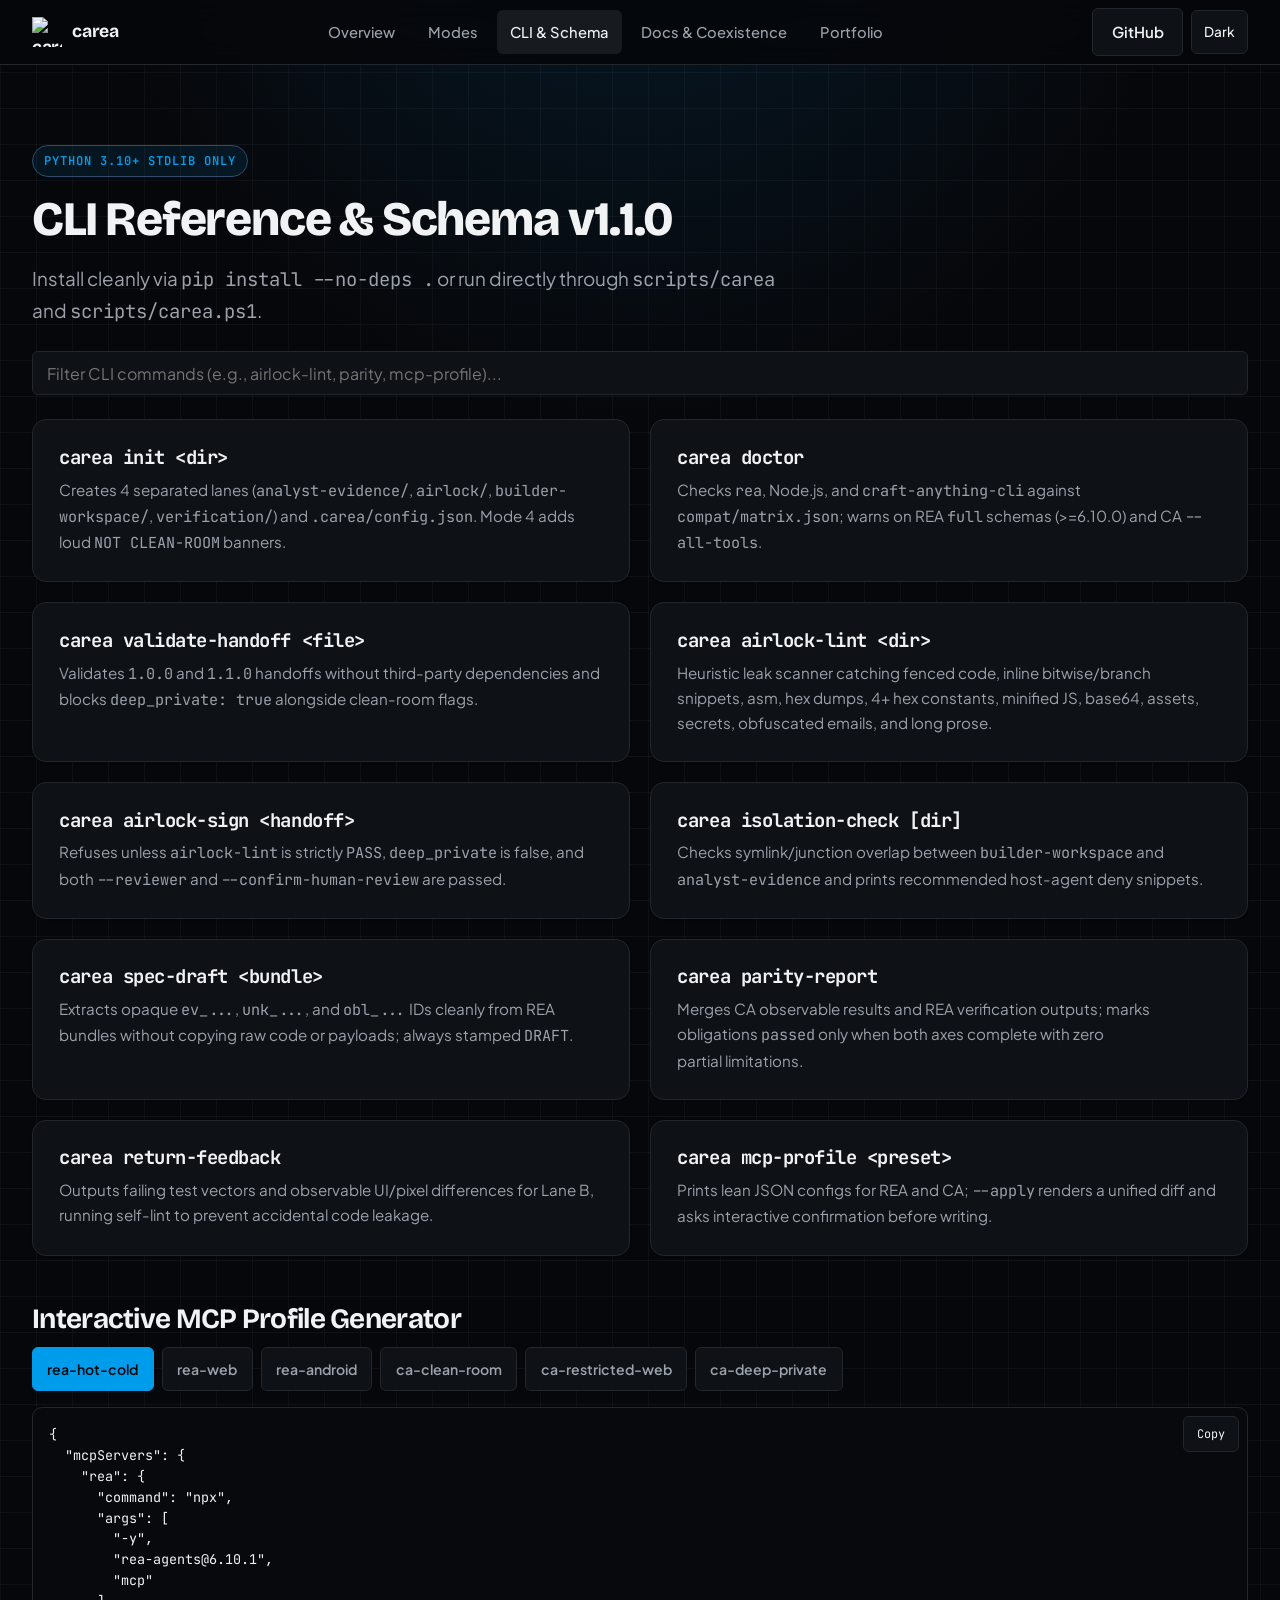
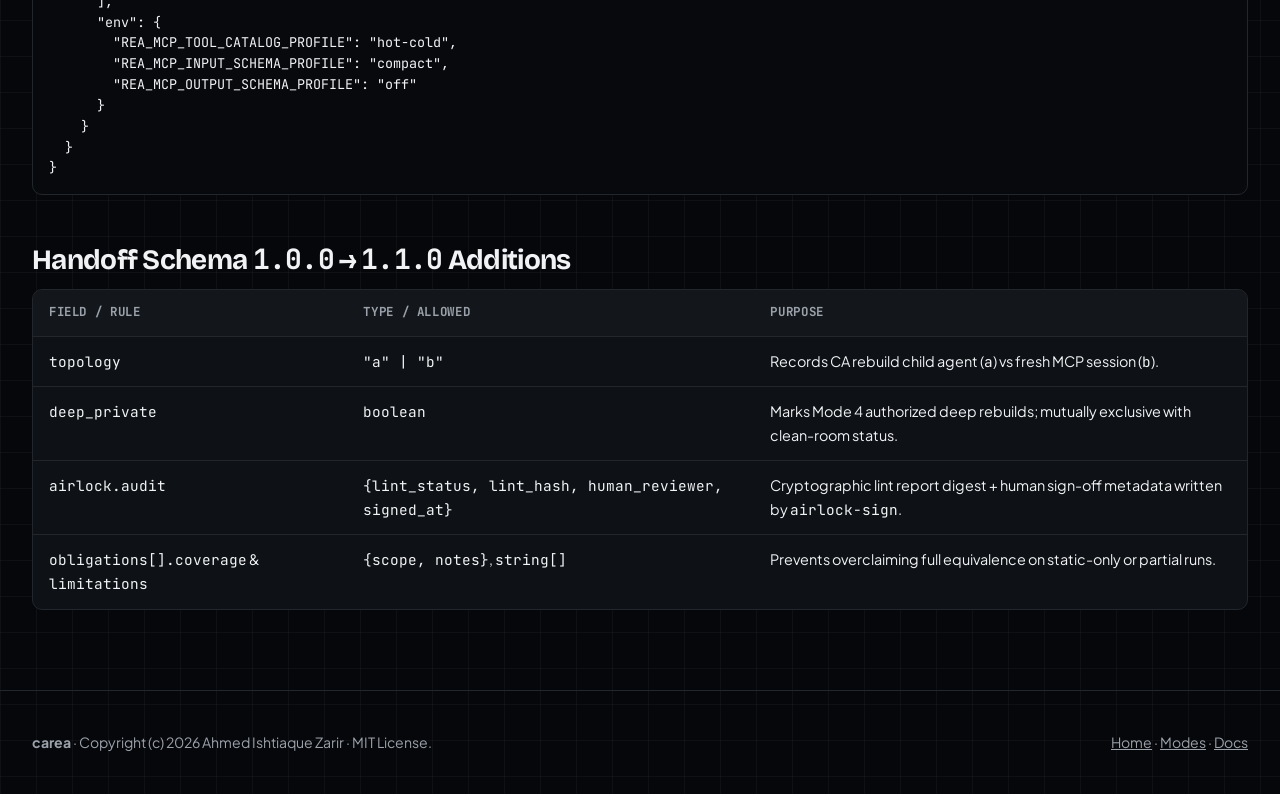
==== site/cli/index.html @ d7f8ce7a "web: add SEO metadata, sitemap/robots, and GitHub Pages docs + portfolio site" ====
<!doctype html>
<html lang="en" class="dark">
<head>
  <meta charset="utf-8">
  <meta name="viewport" content="width=device-width, initial-scale=1.0, viewport-fit=cover">
  <title>CLI &amp; Handoff Schema v1.1.0 — carea Documentation</title>
  <meta name="description" content="Complete reference for all 10 carea Python stdlib CLI commands, MCP profile presets, airlock-lint rules, and carea-handoff.json schema 1.0.0/1.1.0.">
  <meta name="keywords" content="carea CLI, airlock-lint, airlock-sign, spec-draft, parity-report, isolation-check, mcp-profile, carea-handoff.json">
  <meta name="author" content="Ahmed Ishtiaque Zarir">
  <meta name="robots" content="index, follow">
  <link rel="canonical" href="https://imahmedzarir.github.io/carea/cli/">
  <link rel="icon" type="image/png" href="../assets/carea.png">

  <meta property="og:type" content="article">
  <meta property="og:site_name" content="carea">
  <meta property="og:title" content="carea CLI Commands &amp; Handoff Schema v1.1.0">
  <meta property="og:description" content="Zero-dependency Python 3.10+ CLI checks replacing honor-system clean-room claims with real validation.">
  <meta property="og:url" content="https://imahmedzarir.github.io/carea/cli/">
  <meta property="og:image" content="https://imahmedzarir.github.io/carea/assets/carea.png">

  <meta name="twitter:card" content="summary">
  <meta name="twitter:title" content="carea CLI &amp; Schema v1.1.0">
  <meta name="twitter:description" content="Reference for init, doctor, validate-handoff, airlock-lint, airlock-sign, isolation-check, spec-draft, parity-report, return-feedback, mcp-profile.">
  <meta name="twitter:image" content="https://imahmedzarir.github.io/carea/assets/carea.png">

  <link rel="preconnect" href="https://fonts.googleapis.com">
  <link rel="preconnect" href="https://fonts.gstatic.com" crossorigin>
  <link rel="stylesheet" href="https://fonts.googleapis.com/css2?family=Bricolage+Grotesque:wght@600;700;800&family=JetBrains+Mono:wght@400;600&family=Plus+Jakarta+Sans:wght@400;500;600;700&display=swap">
  <link rel="stylesheet" href="../styles.css">

  <script>
    (function () {
      try {
        var s = localStorage.getItem("carea-theme");
        var d = s ? s === "dark" : true;
        document.documentElement.classList.toggle("dark", d);
      } catch (_) {}
    })();
  </script>
  <script type="application/ld+json">
  {
    "@context": "https://schema.org",
    "@type": "TechArticle",
    "headline": "carea CLI and Handoff Schema v1.1.0 Reference",
    "url": "https://imahmedzarir.github.io/carea/cli/",
    "author": { "@type": "Person", "name": "Ahmed Ishtiaque Zarir" }
  }
  </script>
</head>
<body class="bg-grid">
  <header class="site-header">
    <div class="container nav-bar">
      <a class="brand-link" href="../"><img src="../assets/carea.png" alt="carea logo" width="30" height="30"><span>carea</span></a>
      <nav class="nav-links" aria-label="Primary navigation">
        <a class="nav-link" href="../">Overview</a>
        <a class="nav-link" href="../modes/">Modes</a>
        <a class="nav-link" href="./" aria-current="page">CLI &amp; Schema</a>
        <a class="nav-link" href="../docs/">Docs &amp; Coexistence</a>
        <a class="nav-link" href="../portfolio/">Portfolio</a>
      </nav>
      <div class="nav-actions">
        <a class="btn btn-secondary" href="https://github.com/ImAhmedZarir/carea" rel="noopener">GitHub</a>
        <button id="theme-toggle" class="icon-btn" type="button" aria-label="Toggle color theme" aria-pressed="true"><span data-theme-label>Dark</span></button>
        <button id="mobile-menu-toggle" class="icon-btn mobile-menu-btn" type="button" aria-expanded="false" aria-controls="mobile-drawer">Menu</button>
      </div>
    </div>
    <nav id="mobile-drawer" class="mobile-drawer" hidden>
      <a href="../">Overview</a>
      <a href="../modes/">Modes (1–6)</a>
      <a href="./" aria-current="page">CLI &amp; Schema</a>
      <a href="../docs/">Docs &amp; Coexistence</a>
      <a href="../portfolio/">Portfolio</a>
    </nav>
  </header>

  <main class="container section">
    <span class="eyebrow">Python 3.10+ Stdlib Only</span>
    <h1 class="hero-title" style="font-size:clamp(2rem,4vw,3rem);">CLI Reference &amp; Schema v1.1.0</h1>
    <p class="hero-lead" style="margin-bottom:1.5rem;">
      Install cleanly via <code>pip install --no-deps .</code> or run directly through <code>scripts/carea</code> and <code>scripts/carea.ps1</code>.
    </p>

    <div style="margin-bottom:1.5rem;">
      <label for="filter-search" class="sr-only">Filter CLI commands</label>
      <input id="filter-search" class="search-input" type="search" placeholder="Filter CLI commands (e.g., airlock-lint, parity, mcp-profile)...">
    </div>

    <div class="bento-grid" style="margin-bottom:3rem;">
      <article class="card col-span-3" data-filter-item>
        <h3><code>carea init &lt;dir&gt;</code></h3>
        <p>Creates 4 separated lanes (<code>analyst-evidence/</code>, <code>airlock/</code>, <code>builder-workspace/</code>, <code>verification/</code>) and <code>.carea/config.json</code>. Mode 4 adds loud <code>NOT CLEAN-ROOM</code> banners.</p>
      </article>
      <article class="card col-span-3" data-filter-item>
        <h3><code>carea doctor</code></h3>
        <p>Checks <code>rea</code>, Node.js, and <code>craft-anything-cli</code> against <code>compat/matrix.json</code>; warns on REA <code>full</code> schemas (&gt;=6.10.0) and CA <code>--all-tools</code>.</p>
      </article>
      <article class="card col-span-3" data-filter-item>
        <h3><code>carea validate-handoff &lt;file&gt;</code></h3>
        <p>Validates <code>1.0.0</code> and <code>1.1.0</code> handoffs without third-party dependencies and blocks <code>deep_private: true</code> alongside clean-room flags.</p>
      </article>
      <article class="card col-span-3" data-filter-item>
        <h3><code>carea airlock-lint &lt;dir&gt;</code></h3>
        <p>Heuristic leak scanner catching fenced code, inline bitwise/branch snippets, asm, hex dumps, 4+ hex constants, minified JS, base64, assets, secrets, obfuscated emails, and long prose.</p>
      </article>
      <article class="card col-span-3" data-filter-item>
        <h3><code>carea airlock-sign &lt;handoff&gt;</code></h3>
        <p>Refuses unless <code>airlock-lint</code> is strictly <code>PASS</code>, <code>deep_private</code> is false, and both <code>--reviewer</code> and <code>--confirm-human-review</code> are passed.</p>
      </article>
      <article class="card col-span-3" data-filter-item>
        <h3><code>carea isolation-check [dir]</code></h3>
        <p>Checks symlink/junction overlap between <code>builder-workspace</code> and <code>analyst-evidence</code> and prints recommended host-agent deny snippets.</p>
      </article>
      <article class="card col-span-3" data-filter-item>
        <h3><code>carea spec-draft &lt;bundle&gt;</code></h3>
        <p>Extracts opaque <code>ev_...</code>, <code>unk_...</code>, and <code>obl_...</code> IDs cleanly from REA bundles without copying raw code or payloads; always stamped <code>DRAFT</code>.</p>
      </article>
      <article class="card col-span-3" data-filter-item>
        <h3><code>carea parity-report</code></h3>
        <p>Merges CA observable results and REA verification outputs; marks obligations <code>passed</code> only when both axes complete with zero partial limitations.</p>
      </article>
      <article class="card col-span-3" data-filter-item>
        <h3><code>carea return-feedback</code></h3>
        <p>Outputs failing test vectors and observable UI/pixel differences for Lane B, running self-lint to prevent accidental code leakage.</p>
      </article>
      <article class="card col-span-3" data-filter-item>
        <h3><code>carea mcp-profile &lt;preset&gt;</code></h3>
        <p>Prints lean JSON configs for REA and CA; <code>--apply</code> renders a unified diff and asks interactive confirmation before writing.</p>
      </article>
    </div>

    <section aria-label="Interactive MCP Profile Viewer" style="margin-bottom:3rem;">
      <h2 style="font-size:1.75rem;margin-bottom:0.75rem;">Interactive MCP Profile Generator</h2>
      <div class="tab-bar" role="tablist">
        <button class="tab-btn active" type="button" data-mcp-preset="rea-hot-cold" aria-selected="true">rea-hot-cold</button>
        <button class="tab-btn" type="button" data-mcp-preset="rea-web" aria-selected="false">rea-web</button>
        <button class="tab-btn" type="button" data-mcp-preset="rea-android" aria-selected="false">rea-android</button>
        <button class="tab-btn" type="button" data-mcp-preset="ca-clean-room" aria-selected="false">ca-clean-room</button>
        <button class="tab-btn" type="button" data-mcp-preset="ca-restricted-web" aria-selected="false">ca-restricted-web</button>
        <button class="tab-btn" type="button" data-mcp-preset="ca-deep-private" aria-selected="false">ca-deep-private</button>
      </div>
      <div class="code-box">
        <button class="copy-btn" type="button">Copy</button>
        <pre id="mcp-profile-output">{}</pre>
      </div>
    </section>

    <section aria-label="Schema 1.1.0 Migration Summary">
      <h2 style="font-size:1.75rem;margin-bottom:0.75rem;">Handoff Schema <code>1.0.0</code> &rarr; <code>1.1.0</code> Additions</h2>
      <div class="table-wrap">
        <table>
          <thead>
            <tr>
              <th>Field / Rule</th>
              <th>Type / Allowed</th>
              <th>Purpose</th>
            </tr>
          </thead>
          <tbody>
            <tr>
              <td><code>topology</code></td>
              <td><code>"a" | "b"</code></td>
              <td>Records CA rebuild child agent (<code>a</code>) vs fresh MCP session (<code>b</code>).</td>
            </tr>
            <tr>
              <td><code>deep_private</code></td>
              <td><code>boolean</code></td>
              <td>Marks Mode 4 authorized deep rebuilds; mutually exclusive with clean-room status.</td>
            </tr>
            <tr>
              <td><code>airlock.audit</code></td>
              <td><code>{lint_status, lint_hash, human_reviewer, signed_at}</code></td>
              <td>Cryptographic lint report digest + human sign-off metadata written by <code>airlock-sign</code>.</td>
            </tr>
            <tr>
              <td><code>obligations[].coverage</code> &amp; <code>limitations</code></td>
              <td><code>{scope, notes}</code>, <code>string[]</code></td>
              <td>Prevents overclaiming full equivalence on static-only or partial runs.</td>
            </tr>
          </tbody>
        </table>
      </div>
    </section>
  </main>

  <footer class="site-footer">
    <div class="container footer-grid">
      <div><strong>carea</strong> · Copyright (c) 2026 Ahmed Ishtiaque Zarir · MIT License.</div>
      <div><a href="../">Home</a> · <a href="../modes/">Modes</a> · <a href="../docs/">Docs</a></div>
    </div>
  </footer>
  <script src="../app.js" defer></script>
</body>
</html>
---- site/styles.css ----
:root {
  color-scheme: light;
  --background: oklch(0.985 0.002 250);
  --foreground: oklch(0.16 0.015 255);
  --card: oklch(1 0 0);
  --card-foreground: oklch(0.16 0.015 255);
  --muted: oklch(0.945 0.006 250);
  --muted-foreground: oklch(0.45 0.018 255);
  --primary: oklch(0.51 0.175 242);
  --primary-foreground: oklch(0.99 0 0);
  --border: oklch(0.88 0.009 250);
  --ring: oklch(0.55 0.18 242);
  --success: oklch(0.52 0.15 155);
  --warning: oklch(0.62 0.16 70);
  --destructive: oklch(0.55 0.20 25);
  --surface-grid: oklch(0.16 0.015 255 / 0.05);
  --radius: 0.625rem;
  --radius-sm: calc(var(--radius) - 4px);
  --radius-lg: calc(var(--radius) + 4px);
  --font-display: "Bricolage Grotesque", system-ui, -apple-system, sans-serif;
  --font-sans: "Plus Jakarta Sans", system-ui, -apple-system, sans-serif;
  --font-mono: "JetBrains Mono", ui-monospace, SFMono-Regular, Menlo, monospace;
}

:root.dark {
  color-scheme: dark;
  --background: oklch(0.13 0.008 260);
  --foreground: oklch(0.96 0.004 250);
  --card: oklch(0.175 0.011 258);
  --card-foreground: oklch(0.96 0.004 250);
  --muted: oklch(0.22 0.012 258);
  --muted-foreground: oklch(0.71 0.015 255);
  --primary: oklch(0.66 0.165 240);
  --primary-foreground: oklch(0.12 0.02 255);
  --border: oklch(0.27 0.014 258);
  --ring: oklch(0.68 0.17 240);
  --success: oklch(0.72 0.15 155);
  --warning: oklch(0.78 0.15 78);
  --destructive: oklch(0.67 0.19 25);
  --surface-grid: oklch(0.96 0.004 250 / 0.04);
}

*, *::before, *::after { box-sizing: border-box; }

html {
  scroll-behavior: smooth;
  overflow-x: clip;
}

body {
  margin: 0;
  min-height: 100dvh;
  overflow-x: clip;
  background-color: var(--background);
  color: var(--foreground);
  font-family: var(--font-sans);
  font-size: 1rem;
  line-height: 1.65;
  -webkit-font-smoothing: antialiased;
  hyphens: none;
  word-break: normal;
}

h1, h2, h3, h4 {
  font-family: var(--font-display);
  margin: 0;
  line-height: 1.12;
  letter-spacing: -0.025em;
  text-wrap: balance;
}

p { text-wrap: pretty; margin: 0; }
a { color: inherit; }
img { max-width: 100%; height: auto; display: block; }
code, pre, .mono { font-family: var(--font-mono); font-variant-numeric: tabular-nums; }

:focus-visible {
  outline: 2px solid var(--ring);
  outline-offset: 2px;
}

.sr-only {
  position: absolute;
  width: 1px;
  height: 1px;
  padding: 0;
  margin: -1px;
  overflow: hidden;
  clip: rect(0, 0, 0, 0);
  white-space: nowrap;
  border: 0;
}

.container {
  width: 100%;
  max-width: 80rem;
  margin-inline: auto;
  padding-inline: 1rem;
}
@media (min-width: 640px) { .container { padding-inline: 1.5rem; } }
@media (min-width: 1024px) { .container { padding-inline: 2rem; } }

/* Ambient technical canvas grid */
.bg-grid {
  background-image:
    radial-gradient(ellipse 65% 40% at 50% -10%, oklch(0.62 0.17 242 / 0.16), transparent 70%),
    linear-gradient(to right, var(--surface-grid) 1px, transparent 1px),
    linear-gradient(to bottom, var(--surface-grid) 1px, transparent 1px);
  background-size: 100% 100%, 36px 36px, 36px 36px;
}

/* Top Navigation */
.site-header {
  position: sticky;
  top: 0;
  z-index: 40;
  border-bottom: 1px solid var(--border);
  background: color-mix(in oklch, var(--background) 82%, transparent);
  backdrop-filter: blur(14px);
}
.nav-bar {
  display: flex;
  align-items: center;
  justify-content: space-between;
  min-height: 4rem;
  gap: 0.75rem;
}
.brand-link {
  display: inline-flex;
  align-items: center;
  gap: 0.65rem;
  text-decoration: none;
  font-family: var(--font-display);
  font-weight: 700;
  font-size: 1.1rem;
  letter-spacing: -0.02em;
  min-height: 44px;
}
.brand-link img {
  width: 30px;
  height: 30px;
  object-fit: contain;
}
.nav-links {
  display: none;
  align-items: center;
  gap: 0.35rem;
}
@media (min-width: 768px) {
  .nav-links { display: inline-flex; }
}
.nav-link {
  text-decoration: none;
  padding: 0.5rem 0.85rem;
  min-height: 44px;
  display: inline-flex;
  align-items: center;
  border-radius: var(--radius-sm);
  color: var(--muted-foreground);
  font-size: 0.92rem;
  font-weight: 500;
  transition: color 150ms cubic-bezier(0.22, 1, 0.36, 1), background-color 150ms cubic-bezier(0.22, 1, 0.36, 1);
}
.nav-link:hover, .nav-link[aria-current="page"] {
  color: var(--foreground);
  background: var(--muted);
}
.nav-actions {
  display: inline-flex;
  align-items: center;
  gap: 0.5rem;
}

.icon-btn {
  display: inline-flex;
  align-items: center;
  justify-content: center;
  min-width: 44px;
  min-height: 44px;
  padding: 0.5rem 0.75rem;
  border-radius: var(--radius-sm);
  border: 1px solid var(--border);
  background: var(--card);
  color: var(--foreground);
  cursor: pointer;
  font: inherit;
  font-size: 0.85rem;
  font-weight: 500;
  gap: 0.4rem;
  transition: border-color 150ms ease, transform 150ms ease;
}
.icon-btn:hover { border-color: var(--primary); }
.icon-btn:active { transform: scale(0.98); }

.mobile-menu-btn { display: inline-flex; }
@media (min-width: 768px) { .mobile-menu-btn { display: none; } }

/* Mobile drawer nav */
.mobile-drawer {
  border-bottom: 1px solid var(--border);
  background: var(--card);
  padding: 0.75rem 1rem 1rem;
  display: grid;
  gap: 0.25rem;
}
.mobile-drawer[hidden] { display: none; }
.mobile-drawer a {
  padding: 0.7rem 0.75rem;
  min-height: 44px;
  display: flex;
  align-items: center;
  text-decoration: none;
  border-radius: var(--radius-sm);
  font-weight: 500;
}
.mobile-drawer a[aria-current="page"] {
  background: var(--muted);
  color: var(--primary);
}

/* Buttons */
.btn-row { display: flex; flex-wrap: wrap; gap: 0.75rem; }
.btn {
  display: inline-flex;
  align-items: center;
  justify-content: center;
  gap: 0.5rem;
  min-height: 44px;
  padding: 0.65rem 1.15rem;
  border-radius: var(--radius-sm);
  font-weight: 600;
  font-size: 0.94rem;
  text-decoration: none;
  cursor: pointer;
  border: 1px solid transparent;
  transition: transform 150ms cubic-bezier(0.22, 1, 0.36, 1), border-color 150ms ease, background-color 150ms ease;
}
.btn:active { transform: scale(0.98); }
.btn-primary {
  background: var(--primary);
  color: var(--primary-foreground);
}
.btn-primary:hover { filter: brightness(1.06); }
.btn-secondary {
  background: var(--card);
  border-color: var(--border);
  color: var(--foreground);
}
.btn-secondary:hover { border-color: var(--primary); }

/* Badges & pills */
.eyebrow {
  display: inline-flex;
  align-items: center;
  gap: 0.5rem;
  font-family: var(--font-mono);
  font-size: 0.76rem;
  font-weight: 600;
  text-transform: uppercase;
  letter-spacing: 0.08em;
  color: var(--primary);
  border: 1px solid color-mix(in oklch, var(--primary) 35%, var(--border));
  background: color-mix(in oklch, var(--primary) 10%, transparent);
  padding: 0.32rem 0.7rem;
  border-radius: 999px;
  max-width: 100%;
}
.badge {
  display: inline-flex;
  align-items: center;
  padding: 0.2rem 0.55rem;
  border-radius: 999px;
  font-family: var(--font-mono);
  font-size: 0.74rem;
  font-weight: 600;
  border: 1px solid var(--border);
  background: var(--muted);
}
.badge-success { color: var(--success); border-color: color-mix(in oklch, var(--success) 45%, transparent); background: color-mix(in oklch, var(--success) 12%, transparent); }
.badge-warning { color: var(--warning); border-color: color-mix(in oklch, var(--warning) 45%, transparent); background: color-mix(in oklch, var(--warning) 12%, transparent); }
.badge-danger { color: var(--destructive); border-color: color-mix(in oklch, var(--destructive) 45%, transparent); background: color-mix(in oklch, var(--destructive) 12%, transparent); }
.badge-info { color: var(--primary); border-color: color-mix(in oklch, var(--primary) 45%, transparent); background: color-mix(in oklch, var(--primary) 12%, transparent); }

/* Sections & Asymmetric Grids */
.section { padding-block: 3.5rem; }
@media (min-width: 768px) { .section { padding-block: 5rem; } }

.hero-split {
  display: grid;
  gap: 2rem;
  align-items: start;
}
@media (min-width: 1024px) {
  .hero-split { grid-template-columns: 1.05fr 0.95fr; gap: 3rem; align-items: center; }
}
.hero-title {
  font-size: clamp(2.1rem, 5vw, 3.85rem);
  font-weight: 800;
  margin-top: 1rem;
}
.hero-lead {
  font-size: clamp(1.02rem, 1.5vw, 1.18rem);
  color: var(--muted-foreground);
  max-width: 58ch;
  margin-top: 1rem;
}
.bento-grid {
  display: grid;
  gap: 1.25rem;
  grid-template-columns: 1fr;
}
@media (min-width: 768px) {
  .bento-grid { grid-template-columns: repeat(6, minmax(0, 1fr)); }
  .col-span-4 { grid-column: span 4; }
  .col-span-3 { grid-column: span 3; }
  .col-span-2 { grid-column: span 2; }
  .col-span-6 { grid-column: span 6; }
}

.card {
  background: var(--card);
  border: 1px solid var(--border);
  border-radius: var(--radius-lg);
  padding: 1.35rem;
  min-width: 0;
  box-shadow: 0 1px 2px oklch(0 0 0 / 0.08);
  transition: border-color 180ms cubic-bezier(0.22, 1, 0.36, 1), transform 180ms cubic-bezier(0.22, 1, 0.36, 1);
}
@media (min-width: 768px) { .card { padding: 1.65rem; } }
.card-hover:hover {
  border-color: color-mix(in oklch, var(--primary) 55%, var(--border));
  transform: translateY(-2px);
}
.card h3 { font-size: 1.18rem; margin-bottom: 0.55rem; }
.card p { color: var(--muted-foreground); font-size: 0.95rem; }

/* Code blocks & tabs */
.code-box {
  position: relative;
  margin-top: 0.85rem;
  border-radius: var(--radius);
  border: 1px solid var(--border);
  background: color-mix(in oklch, var(--background) 75%, var(--card));
  overflow-x: auto;
}
.code-box pre {
  margin: 0;
  padding: 1rem 3.25rem 1rem 1rem;
  font-size: 0.84rem;
  line-height: 1.55;
  white-space: pre;
}
.copy-btn {
  position: absolute;
  top: 0.5rem;
  right: 0.5rem;
  min-height: 36px;
  min-width: 56px;
  padding: 0.25rem 0.65rem;
  border-radius: var(--radius-sm);
  border: 1px solid var(--border);
  background: var(--card);
  color: var(--foreground);
  font-family: var(--font-mono);
  font-size: 0.74rem;
  cursor: pointer;
}
.copy-btn:hover { border-color: var(--primary); }

.tab-bar {
  display: flex;
  flex-wrap: wrap;
  gap: 0.5rem;
  margin-bottom: 1rem;
}
.tab-btn {
  min-height: 44px;
  padding: 0.45rem 0.9rem;
  border-radius: var(--radius-sm);
  border: 1px solid var(--border);
  background: var(--card);
  color: var(--muted-foreground);
  font: inherit;
  font-size: 0.88rem;
  font-weight: 600;
  cursor: pointer;
}
.tab-btn[aria-selected="true"], .tab-btn.active {
  background: var(--primary);
  color: var(--primary-foreground);
  border-color: var(--primary);
}

/* Notice Banners */
.banner-caution {
  border: 1px solid color-mix(in oklch, var(--destructive) 55%, var(--border));
  background: color-mix(in oklch, var(--destructive) 10%, var(--card));
  border-radius: var(--radius);
  padding: 1rem 1.2rem;
  font-size: 0.92rem;
}
.banner-info {
  border: 1px solid color-mix(in oklch, var(--primary) 45%, var(--border));
  background: color-mix(in oklch, var(--primary) 8%, var(--card));
  border-radius: var(--radius);
  padding: 1rem 1.2rem;
  font-size: 0.92rem;
}

/* Tables (responsive horizontal wrapper) */
.table-wrap {
  width: 100%;
  overflow-x: auto;
  border: 1px solid var(--border);
  border-radius: var(--radius);
  background: var(--card);
}
table {
  width: 100%;
  border-collapse: collapse;
  font-size: 0.9rem;
  text-align: left;
}
th, td {
  padding: 0.8rem 1rem;
  border-bottom: 1px solid var(--border);
  vertical-align: top;
}
th {
  font-family: var(--font-mono);
  font-size: 0.78rem;
  text-transform: uppercase;
  letter-spacing: 0.05em;
  color: var(--muted-foreground);
  background: color-mix(in oklch, var(--muted) 60%, transparent);
}
tr:last-child td { border-bottom: 0; }

/* Metrics strip */
.stat-grid {
  display: grid;
  gap: 1rem;
  grid-template-columns: repeat(auto-fit, minmax(180px, 1fr));
}
.stat-card {
  padding: 1.15rem;
  border: 1px solid var(--border);
  border-radius: var(--radius);
  background: var(--card);
}
.stat-value {
  font-family: var(--font-mono);
  font-size: 1.65rem;
  font-weight: 700;
  font-variant-numeric: tabular-nums;
  color: var(--foreground);
}
.stat-label { font-size: 0.84rem; color: var(--muted-foreground); margin-top: 0.25rem; }

/* Accordion details */
details {
  border: 1px solid var(--border);
  border-radius: var(--radius);
  background: var(--card);
  padding: 0.9rem 1.1rem;
}
details + details { margin-top: 0.75rem; }
summary {
  cursor: pointer;
  font-weight: 600;
  min-height: 28px;
  list-style-position: inside;
}
details p { margin-top: 0.65rem; color: var(--muted-foreground); font-size: 0.94rem; }

.search-input {
  width: 100%;
  min-height: 44px;
  padding: 0.6rem 0.9rem;
  border-radius: var(--radius-sm);
  border: 1px solid var(--border);
  background: var(--card);
  color: var(--foreground);
  font-family: var(--font-sans);
  font-size: 1rem;
}

/* Footer */
.site-footer {
  border-top: 1px solid var(--border);
  padding-block: 2.5rem;
  color: var(--muted-foreground);
  font-size: 0.88rem;
}
.footer-grid {
  display: flex;
  flex-wrap: wrap;
  justify-content: space-between;
  gap: 1.5rem;
}

@media (prefers-reduced-motion: reduce) {
  *, *::before, *::after {
    animation-duration: 0.01ms !important;
    animation-iteration-count: 1 !important;
    transition-duration: 0.01ms !important;
    scroll-behavior: auto !important;
  }
}
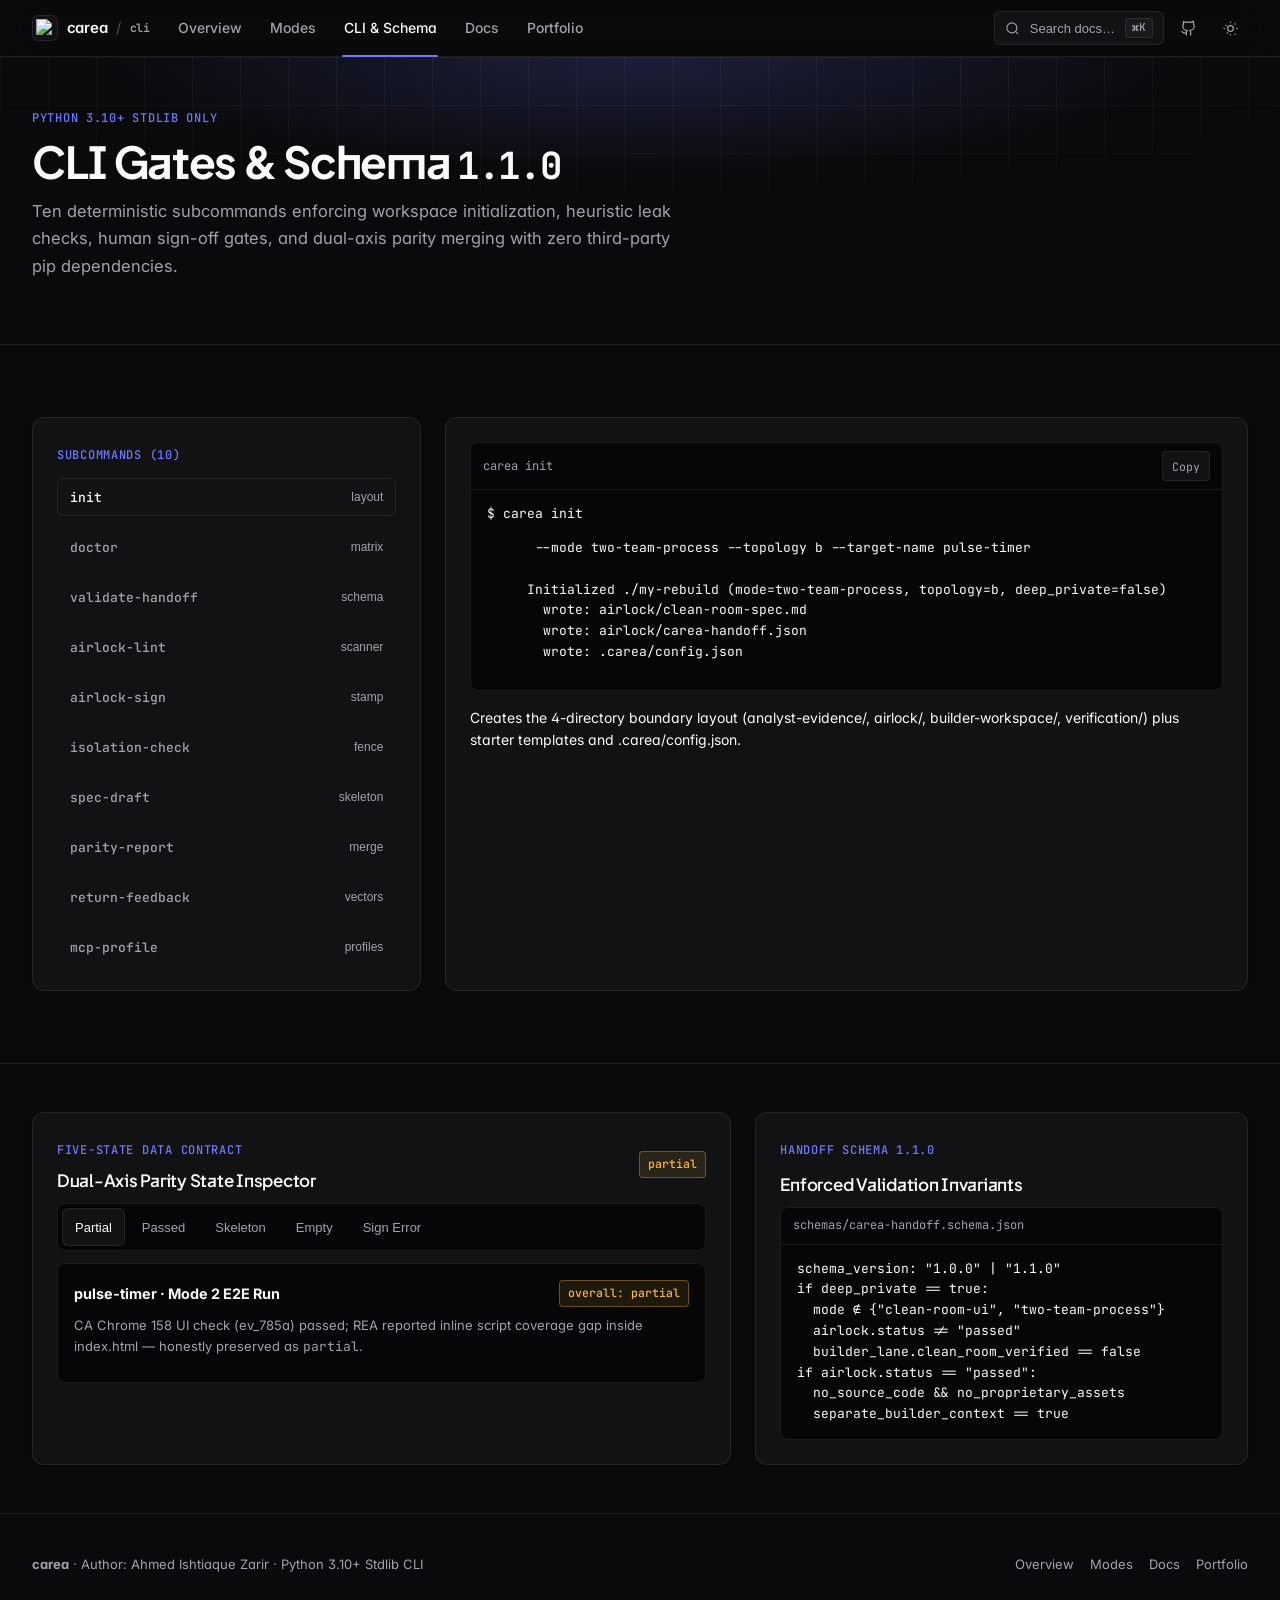
==== commit 18e51c89: "feat(site): rebuild docs and portfolio web app with design tokens and workbench" ====
--- a/site/cli/index.html
+++ b/site/cli/index.html
@@ -1,193 +1,194 @@
 <!doctype html>
-<html lang="en" class="dark">
+<html lang="en" class="dark" suppressHydrationWarning>
 <head>
   <meta charset="utf-8">
-  <meta name="viewport" content="width=device-width, initial-scale=1.0, viewport-fit=cover">
-  <title>CLI &amp; Handoff Schema v1.1.0 — carea Documentation</title>
-  <meta name="description" content="Complete reference for all 10 carea Python stdlib CLI commands, MCP profile presets, airlock-lint rules, and carea-handoff.json schema 1.0.0/1.1.0.">
-  <meta name="keywords" content="carea CLI, airlock-lint, airlock-sign, spec-draft, parity-report, isolation-check, mcp-profile, carea-handoff.json">
+  <meta name="viewport" content="width=device-width, initial-scale=1, viewport-fit=cover">
+  <meta name="theme-color" content="#09090b" media="(prefers-color-scheme: dark)">
+  <meta name="theme-color" content="#fafafa" media="(prefers-color-scheme: light)">
+  <title>CLI Reference, Schema 1.1.0 &amp; Parity States | carea</title>
+  <meta name="description" content="Explore all 10 Python 3.10+ stdlib commands in carea CLI, inspect Schema 1.1.0 validation rules, and preview all five dual-axis parity states.">
+  <meta name="keywords" content="carea cli, carea init, carea doctor, airlock-lint, airlock-sign, validate-handoff, parity-report, carea-handoff schema 1.1.0">
   <meta name="author" content="Ahmed Ishtiaque Zarir">
-  <meta name="robots" content="index, follow">
   <link rel="canonical" href="https://imahmedzarir.github.io/carea/cli/">
   <link rel="icon" type="image/png" href="../assets/carea.png">
-
+  <link rel="manifest" href="../site.webmanifest">
   <meta property="og:type" content="article">
-  <meta property="og:site_name" content="carea">
-  <meta property="og:title" content="carea CLI Commands &amp; Handoff Schema v1.1.0">
-  <meta property="og:description" content="Zero-dependency Python 3.10+ CLI checks replacing honor-system clean-room claims with real validation.">
+  <meta property="og:title" content="CLI Reference &amp; Schema 1.1.0 — carea">
+  <meta property="og:description" content="Zero-dependency Python 3.10+ stdlib CLI replacing honor-system airlock workflows with executable checks.">
   <meta property="og:url" content="https://imahmedzarir.github.io/carea/cli/">
   <meta property="og:image" content="https://imahmedzarir.github.io/carea/assets/carea.png">
-
   <meta name="twitter:card" content="summary">
-  <meta name="twitter:title" content="carea CLI &amp; Schema v1.1.0">
-  <meta name="twitter:description" content="Reference for init, doctor, validate-handoff, airlock-lint, airlock-sign, isolation-check, spec-draft, parity-report, return-feedback, mcp-profile.">
-  <meta name="twitter:image" content="https://imahmedzarir.github.io/carea/assets/carea.png">
-
   <link rel="preconnect" href="https://fonts.googleapis.com">
   <link rel="preconnect" href="https://fonts.gstatic.com" crossorigin>
-  <link rel="stylesheet" href="https://fonts.googleapis.com/css2?family=Bricolage+Grotesque:wght@600;700;800&family=JetBrains+Mono:wght@400;600&family=Plus+Jakarta+Sans:wght@400;500;600;700&display=swap">
+  <link href="https://fonts.googleapis.com/css2?family=Inter:wght@400;500;600&family=JetBrains+Mono:wght@400;500&family=Plus+Jakarta+Sans:wght@600;700&display=swap" rel="stylesheet">
+  <script>(function(){try{var t=localStorage.getItem("theme")||"dark";var d=t==="dark"||(t==="system"&&matchMedia("(prefers-color-scheme: dark)").matches);document.documentElement.classList.toggle("dark",d);}catch(e){document.documentElement.classList.add("dark");}})();</script>
   <link rel="stylesheet" href="../styles.css">
-
-  <script>
-    (function () {
-      try {
-        var s = localStorage.getItem("carea-theme");
-        var d = s ? s === "dark" : true;
-        document.documentElement.classList.toggle("dark", d);
-      } catch (_) {}
-    })();
-  </script>
   <script type="application/ld+json">
   {
     "@context": "https://schema.org",
     "@type": "TechArticle",
-    "headline": "carea CLI and Handoff Schema v1.1.0 Reference",
+    "headline": "carea CLI Reference and Schema 1.1.0 Specification",
     "url": "https://imahmedzarir.github.io/carea/cli/",
     "author": { "@type": "Person", "name": "Ahmed Ishtiaque Zarir" }
   }
   </script>
 </head>
-<body class="bg-grid">
-  <header class="site-header">
-    <div class="container nav-bar">
-      <a class="brand-link" href="../"><img src="../assets/carea.png" alt="carea logo" width="30" height="30"><span>carea</span></a>
-      <nav class="nav-links" aria-label="Primary navigation">
-        <a class="nav-link" href="../">Overview</a>
-        <a class="nav-link" href="../modes/">Modes</a>
-        <a class="nav-link" href="./" aria-current="page">CLI &amp; Schema</a>
-        <a class="nav-link" href="../docs/">Docs &amp; Coexistence</a>
-        <a class="nav-link" href="../portfolio/">Portfolio</a>
-      </nav>
-      <div class="nav-actions">
-        <a class="btn btn-secondary" href="https://github.com/ImAhmedZarir/carea" rel="noopener">GitHub</a>
-        <button id="theme-toggle" class="icon-btn" type="button" aria-label="Toggle color theme" aria-pressed="true"><span data-theme-label>Dark</span></button>
-        <button id="mobile-menu-toggle" class="icon-btn mobile-menu-btn" type="button" aria-expanded="false" aria-controls="mobile-drawer">Menu</button>
+<body data-root-prefix="../">
+  <a class="skip-link" href="#main-content">Skip to main content</a>
+
+  <header class="site-header glass">
+    <div class="container header-inner">
+      <div class="flex items-center gap-4 min-w-0">
+        <a class="brand-link" href="../">
+          <span class="brand-mark"><img src="../assets/carea.png" alt="carea emblem" width="18" height="18"></span>
+          <span>carea</span>
+          <span class="brand-sep">/</span>
+          <span class="brand-ver">cli</span>
+        </a>
+        <nav class="nav-links" aria-label="Primary">
+          <a class="nav-link" href="../">Overview</a>
+          <a class="nav-link" href="../modes/">Modes</a>
+          <a class="nav-link" href="./" aria-current="page">CLI &amp; Schema</a>
+          <a class="nav-link" href="../docs/">Docs</a>
+          <a class="nav-link" href="../portfolio/">Portfolio</a>
+        </nav>
+      </div>
+      <div class="header-actions">
+        <button class="cmd-trigger" type="button" data-cmd-open aria-label="Open command search (Ctrl+K)">
+          <svg width="15" height="15" viewBox="0 0 24 24" fill="none" stroke="currentColor" stroke-width="1.75" aria-hidden="true"><circle cx="11" cy="11" r="8"/><path d="m21 21-4.3-4.3"/></svg>
+          <span class="cmd-label">Search docs…</span>
+          <kbd class="kbd cmd-label">⌘K</kbd>
+        </button>
+        <a class="btn btn-ghost btn-icon" href="https://github.com/ImAhmedZarir/carea" target="_blank" rel="noopener noreferrer" aria-label="GitHub repository">
+          <svg width="17" height="17" viewBox="0 0 24 24" fill="none" stroke="currentColor" stroke-width="1.75" aria-hidden="true"><path d="M15 22v-4a4.8 4.8 0 0 0-1-3.5c3 0 6-2 6-5.5.08-1.25-.27-2.48-1-3.5.28-1.15.28-2.35 0-3.5 0 0-1 0-3 1.5-2.64-.5-5.36-.5-8 0C6 2 5 2 5 2c-.3 1.15-.3 2.35 0 3.5A5.4 5.4 0 0 0 4 9c0 3.5 3 5.5 6 5.5-.39.49-.68 1.05-.85 1.65-.17.6-.22 1.23-.15 1.85v4"/><path d="M9 18c-4.51 2-5-2-7-2"/></svg>
+        </a>
+        <button class="btn btn-ghost btn-icon" type="button" data-theme-toggle aria-label="Switch color theme">
+          <svg data-icon-sun width="17" height="17" viewBox="0 0 24 24" fill="none" stroke="currentColor" stroke-width="1.75" aria-hidden="true"><circle cx="12" cy="12" r="4"/><path d="M12 2v2M12 20v2m-7.07-15.07 1.41 1.41m11.32 11.32 1.41 1.41M2 12h2m16 0h2m-15.07 7.07 1.41-1.41M17.66 6.34l1.41-1.41"/></svg>
+          <svg data-icon-moon width="17" height="17" viewBox="0 0 24 24" fill="none" stroke="currentColor" stroke-width="1.75" aria-hidden="true" style="display:none"><path d="M12 3a6 6 0 0 0 9 9 9 9 0 1 1-9-9Z"/></svg>
+        </button>
+        <button class="btn btn-ghost btn-icon mobile-menu-btn" type="button" data-mobile-menu-open aria-label="Open navigation menu">
+          <svg width="18" height="18" viewBox="0 0 24 24" fill="none" stroke="currentColor" stroke-width="1.75" aria-hidden="true"><line x1="4" x2="20" y1="7" y2="7"/><line x1="4" x2="20" y1="12" y2="12"/><line x1="4" x2="20" y1="17" y2="17"/></svg>
+        </button>
       </div>
     </div>
-    <nav id="mobile-drawer" class="mobile-drawer" hidden>
-      <a href="../">Overview</a>
-      <a href="../modes/">Modes (1–6)</a>
-      <a href="./" aria-current="page">CLI &amp; Schema</a>
-      <a href="../docs/">Docs &amp; Coexistence</a>
-      <a href="../portfolio/">Portfolio</a>
-    </nav>
   </header>
 
-  <main class="container section">
-    <span class="eyebrow">Python 3.10+ Stdlib Only</span>
-    <h1 class="hero-title" style="font-size:clamp(2rem,4vw,3rem);">CLI Reference &amp; Schema v1.1.0</h1>
-    <p class="hero-lead" style="margin-bottom:1.5rem;">
-      Install cleanly via <code>pip install --no-deps .</code> or run directly through <code>scripts/carea</code> and <code>scripts/carea.ps1</code>.
-    </p>
-
-    <div style="margin-bottom:1.5rem;">
-      <label for="filter-search" class="sr-only">Filter CLI commands</label>
-      <input id="filter-search" class="search-input" type="search" placeholder="Filter CLI commands (e.g., airlock-lint, parity, mcp-profile)...">
-    </div>
-
-    <div class="bento-grid" style="margin-bottom:3rem;">
-      <article class="card col-span-3" data-filter-item>
-        <h3><code>carea init &lt;dir&gt;</code></h3>
-        <p>Creates 4 separated lanes (<code>analyst-evidence/</code>, <code>airlock/</code>, <code>builder-workspace/</code>, <code>verification/</code>) and <code>.carea/config.json</code>. Mode 4 adds loud <code>NOT CLEAN-ROOM</code> banners.</p>
-      </article>
-      <article class="card col-span-3" data-filter-item>
-        <h3><code>carea doctor</code></h3>
-        <p>Checks <code>rea</code>, Node.js, and <code>craft-anything-cli</code> against <code>compat/matrix.json</code>; warns on REA <code>full</code> schemas (&gt;=6.10.0) and CA <code>--all-tools</code>.</p>
-      </article>
-      <article class="card col-span-3" data-filter-item>
-        <h3><code>carea validate-handoff &lt;file&gt;</code></h3>
-        <p>Validates <code>1.0.0</code> and <code>1.1.0</code> handoffs without third-party dependencies and blocks <code>deep_private: true</code> alongside clean-room flags.</p>
-      </article>
-      <article class="card col-span-3" data-filter-item>
-        <h3><code>carea airlock-lint &lt;dir&gt;</code></h3>
-        <p>Heuristic leak scanner catching fenced code, inline bitwise/branch snippets, asm, hex dumps, 4+ hex constants, minified JS, base64, assets, secrets, obfuscated emails, and long prose.</p>
-      </article>
-      <article class="card col-span-3" data-filter-item>
-        <h3><code>carea airlock-sign &lt;handoff&gt;</code></h3>
-        <p>Refuses unless <code>airlock-lint</code> is strictly <code>PASS</code>, <code>deep_private</code> is false, and both <code>--reviewer</code> and <code>--confirm-human-review</code> are passed.</p>
-      </article>
-      <article class="card col-span-3" data-filter-item>
-        <h3><code>carea isolation-check [dir]</code></h3>
-        <p>Checks symlink/junction overlap between <code>builder-workspace</code> and <code>analyst-evidence</code> and prints recommended host-agent deny snippets.</p>
-      </article>
-      <article class="card col-span-3" data-filter-item>
-        <h3><code>carea spec-draft &lt;bundle&gt;</code></h3>
-        <p>Extracts opaque <code>ev_...</code>, <code>unk_...</code>, and <code>obl_...</code> IDs cleanly from REA bundles without copying raw code or payloads; always stamped <code>DRAFT</code>.</p>
-      </article>
-      <article class="card col-span-3" data-filter-item>
-        <h3><code>carea parity-report</code></h3>
-        <p>Merges CA observable results and REA verification outputs; marks obligations <code>passed</code> only when both axes complete with zero partial limitations.</p>
-      </article>
-      <article class="card col-span-3" data-filter-item>
-        <h3><code>carea return-feedback</code></h3>
-        <p>Outputs failing test vectors and observable UI/pixel differences for Lane B, running self-lint to prevent accidental code leakage.</p>
-      </article>
-      <article class="card col-span-3" data-filter-item>
-        <h3><code>carea mcp-profile &lt;preset&gt;</code></h3>
-        <p>Prints lean JSON configs for REA and CA; <code>--apply</code> renders a unified diff and asks interactive confirmation before writing.</p>
-      </article>
-    </div>
-
-    <section aria-label="Interactive MCP Profile Viewer" style="margin-bottom:3rem;">
-      <h2 style="font-size:1.75rem;margin-bottom:0.75rem;">Interactive MCP Profile Generator</h2>
-      <div class="tab-bar" role="tablist">
-        <button class="tab-btn active" type="button" data-mcp-preset="rea-hot-cold" aria-selected="true">rea-hot-cold</button>
-        <button class="tab-btn" type="button" data-mcp-preset="rea-web" aria-selected="false">rea-web</button>
-        <button class="tab-btn" type="button" data-mcp-preset="rea-android" aria-selected="false">rea-android</button>
-        <button class="tab-btn" type="button" data-mcp-preset="ca-clean-room" aria-selected="false">ca-clean-room</button>
-        <button class="tab-btn" type="button" data-mcp-preset="ca-restricted-web" aria-selected="false">ca-restricted-web</button>
-        <button class="tab-btn" type="button" data-mcp-preset="ca-deep-private" aria-selected="false">ca-deep-private</button>
-      </div>
-      <div class="code-box">
-        <button class="copy-btn" type="button">Copy</button>
-        <pre id="mcp-profile-output">{}</pre>
+  <main id="main-content">
+    <section class="hero-wrap">
+      <div class="hero-bg bg-grid" aria-hidden="true"></div>
+      <div class="hero-bg glow-primary" aria-hidden="true"></div>
+      <div class="container hero-content" style="padding-block:3rem;">
+        <div class="eyebrow">Python 3.10+ Stdlib Only</div>
+        <h1 class="page-h1 mt-2">CLI Gates &amp; Schema <code style="font-size:0.85em;">1.1.0</code></h1>
+        <p class="lead mt-3">
+          Ten deterministic subcommands enforcing workspace initialization, heuristic leak checks, human sign-off gates, and dual-axis parity merging with zero third-party pip dependencies.
+        </p>
       </div>
     </section>
 
-    <section aria-label="Schema 1.1.0 Migration Summary">
-      <h2 style="font-size:1.75rem;margin-bottom:0.75rem;">Handoff Schema <code>1.0.0</code> &rarr; <code>1.1.0</code> Additions</h2>
-      <div class="table-wrap">
-        <table>
-          <thead>
-            <tr>
-              <th>Field / Rule</th>
-              <th>Type / Allowed</th>
-              <th>Purpose</th>
-            </tr>
-          </thead>
-          <tbody>
-            <tr>
-              <td><code>topology</code></td>
-              <td><code>"a" | "b"</code></td>
-              <td>Records CA rebuild child agent (<code>a</code>) vs fresh MCP session (<code>b</code>).</td>
-            </tr>
-            <tr>
-              <td><code>deep_private</code></td>
-              <td><code>boolean</code></td>
-              <td>Marks Mode 4 authorized deep rebuilds; mutually exclusive with clean-room status.</td>
-            </tr>
-            <tr>
-              <td><code>airlock.audit</code></td>
-              <td><code>{lint_status, lint_hash, human_reviewer, signed_at}</code></td>
-              <td>Cryptographic lint report digest + human sign-off metadata written by <code>airlock-sign</code>.</td>
-            </tr>
-            <tr>
-              <td><code>obligations[].coverage</code> &amp; <code>limitations</code></td>
-              <td><code>{scope, notes}</code>, <code>string[]</code></td>
-              <td>Prevents overclaiming full equivalence on static-only or partial runs.</td>
-            </tr>
-          </tbody>
-        </table>
+    <section id="cli-workbench" class="section">
+      <div class="container">
+        <div class="grid-bento">
+          <div class="card hairline-top span-4 stack">
+            <div class="eyebrow">Subcommands (10)</div>
+            <div class="stack" role="tablist" aria-label="CLI commands">
+              <button class="tab-btn" style="width:100%; justify-content:space-between;" type="button" role="tab" data-cli-cmd="init" aria-selected="true"><code>init</code><span class="muted" style="font-size:0.75rem;">layout</span></button>
+              <button class="tab-btn" style="width:100%; justify-content:space-between;" type="button" role="tab" data-cli-cmd="doctor" aria-selected="false"><code>doctor</code><span class="muted" style="font-size:0.75rem;">matrix</span></button>
+              <button class="tab-btn" style="width:100%; justify-content:space-between;" type="button" role="tab" data-cli-cmd="validate-handoff" aria-selected="false"><code>validate-handoff</code><span class="muted" style="font-size:0.75rem;">schema</span></button>
+              <button class="tab-btn" style="width:100%; justify-content:space-between;" type="button" role="tab" data-cli-cmd="airlock-lint" aria-selected="false"><code>airlock-lint</code><span class="muted" style="font-size:0.75rem;">scanner</span></button>
+              <button class="tab-btn" style="width:100%; justify-content:space-between;" type="button" role="tab" data-cli-cmd="airlock-sign" aria-selected="false"><code>airlock-sign</code><span class="muted" style="font-size:0.75rem;">stamp</span></button>
+              <button class="tab-btn" style="width:100%; justify-content:space-between;" type="button" role="tab" data-cli-cmd="isolation-check" aria-selected="false"><code>isolation-check</code><span class="muted" style="font-size:0.75rem;">fence</span></button>
+              <button class="tab-btn" style="width:100%; justify-content:space-between;" type="button" role="tab" data-cli-cmd="spec-draft" aria-selected="false"><code>spec-draft</code><span class="muted" style="font-size:0.75rem;">skeleton</span></button>
+              <button class="tab-btn" style="width:100%; justify-content:space-between;" type="button" role="tab" data-cli-cmd="parity-report" aria-selected="false"><code>parity-report</code><span class="muted" style="font-size:0.75rem;">merge</span></button>
+              <button class="tab-btn" style="width:100%; justify-content:space-between;" type="button" role="tab" data-cli-cmd="return-feedback" aria-selected="false"><code>return-feedback</code><span class="muted" style="font-size:0.75rem;">vectors</span></button>
+              <button class="tab-btn" style="width:100%; justify-content:space-between;" type="button" role="tab" data-cli-cmd="mcp-profile" aria-selected="false"><code>mcp-profile</code><span class="muted" style="font-size:0.75rem;">profiles</span></button>
+            </div>
+          </div>
+
+          <div id="cli-inspector-output" class="card hairline-top span-8"></div>
+        </div>
+      </div>
+    </section>
+
+    <section class="section-tight" style="border-top:1px solid var(--border);">
+      <div class="container">
+        <div class="grid-bento">
+          <!-- 5-State Parity UI Inspector -->
+          <div id="parity-state-inspector" class="card hairline-top span-7 stack">
+            <div class="flex flex-wrap items-center justify-between gap-2">
+              <div>
+                <div class="eyebrow">Five-State Data Contract</div>
+                <h2 class="h3 mt-2">Dual-Axis Parity State Inspector</h2>
+              </div>
+              <span id="parity-state-badge" class="tag tag--warning">partial</span>
+            </div>
+            <div class="tabs" role="tablist" aria-label="Parity view states">
+              <button class="tab-btn" type="button" role="tab" data-ui-state="partial" aria-selected="true">Partial</button>
+              <button class="tab-btn" type="button" role="tab" data-ui-state="success" aria-selected="false">Passed</button>
+              <button class="tab-btn" type="button" role="tab" data-ui-state="loading" aria-selected="false">Skeleton</button>
+              <button class="tab-btn" type="button" role="tab" data-ui-state="empty" aria-selected="false">Empty</button>
+              <button class="tab-btn" type="button" role="tab" data-ui-state="error" aria-selected="false">Sign Error</button>
+            </div>
+            <div id="parity-state-render" class="surface-sub" style="padding:1rem; min-height:7.5rem;"></div>
+          </div>
+
+          <!-- Schema 1.1.0 Invariants -->
+          <div class="card hairline-top span-5 stack">
+            <div class="eyebrow">Handoff Schema 1.1.0</div>
+            <h2 class="h3">Enforced Validation Invariants</h2>
+            <div class="code-box">
+              <div class="code-head"><span>schemas/carea-handoff.schema.json</span></div>
+              <pre class="code-pre"><code>schema_version: "1.0.0" | "1.1.0"
+if deep_private == true:
+  mode ∉ {"clean-room-ui", "two-team-process"}
+  airlock.status != "passed"
+  builder_lane.clean_room_verified == false
+if airlock.status == "passed":
+  no_source_code &amp;&amp; no_proprietary_assets
+  separate_builder_context == true</code></pre>
+            </div>
+          </div>
+        </div>
       </div>
     </section>
   </main>
 
   <footer class="site-footer">
     <div class="container footer-grid">
-      <div><strong>carea</strong> · Copyright (c) 2026 Ahmed Ishtiaque Zarir · MIT License.</div>
-      <div><a href="../">Home</a> · <a href="../modes/">Modes</a> · <a href="../docs/">Docs</a></div>
+      <div><strong>carea</strong> · Author: Ahmed Ishtiaque Zarir · Python 3.10+ Stdlib CLI</div>
+      <div class="flex flex-wrap gap-4"><a href="../">Overview</a><a href="../modes/">Modes</a><a href="../docs/">Docs</a><a href="../portfolio/">Portfolio</a></div>
     </div>
   </footer>
-  <script src="../app.js" defer></script>
+
+  <div id="cmd-dialog-backdrop" class="overlay-backdrop" data-open="false" aria-hidden="true">
+    <div class="cmd-dialog" role="dialog" aria-modal="true" aria-label="Command palette">
+      <div class="flex items-center gap-2" style="padding:0.75rem 1rem; border-bottom:1px solid var(--border);">
+        <svg width="16" height="16" viewBox="0 0 24 24" fill="none" stroke="currentColor" stroke-width="1.75" class="muted" aria-hidden="true"><circle cx="11" cy="11" r="8"/><path d="m21 21-4.3-4.3"/></svg>
+        <input id="cmd-search-input" class="input" type="search" style="border:none; background:transparent; padding:0; min-height:2rem;" placeholder="Jump to routes, modes, CLI commands, or actions…">
+        <kbd class="kbd">ESC</kbd>
+      </div>
+      <div id="cmd-results-list" class="cmd-list" role="listbox" aria-label="Command results"></div>
+    </div>
+  </div>
+
+  <div id="mobile-sheet-backdrop" class="mobile-sheet-backdrop" data-open="false" aria-hidden="true">
+    <div class="mobile-sheet pb-safe" role="dialog" aria-modal="true" aria-label="Mobile navigation">
+      <div class="flex items-center justify-between" style="padding-bottom:0.75rem; border-bottom:1px solid var(--border);">
+        <span style="font-weight:600;">carea navigation</span>
+        <button id="mobile-sheet-close" class="btn btn-ghost btn-icon" type="button" aria-label="Close navigation menu">
+          <svg width="18" height="18" viewBox="0 0 24 24" fill="none" stroke="currentColor" stroke-width="1.75" aria-hidden="true"><path d="M18 6 6 18M6 6l12 12"/></svg>
+        </button>
+      </div>
+      <nav class="stack mt-4" aria-label="Mobile links">
+        <a class="btn btn-ghost" style="justify-content:flex-start; width:100%; color:var(--foreground);" href="../">Overview</a>
+        <a class="btn btn-ghost" style="justify-content:flex-start; width:100%; color:var(--foreground);" href="../modes/">Modes 1–6</a>
+        <a class="btn btn-secondary" style="justify-content:flex-start; width:100%;" href="./">CLI &amp; Schema</a>
+        <a class="btn btn-ghost" style="justify-content:flex-start; width:100%; color:var(--foreground);" href="../docs/">Docs &amp; Coexistence</a>
+        <a class="btn btn-ghost" style="justify-content:flex-start; width:100%; color:var(--foreground);" href="../portfolio/">Portfolio &amp; Case Study</a>
+      </nav>
+    </div>
+  </div>
+
+  <script src="../app.js"></script>
 </body>
 </html>
--- a/site/styles.css
+++ b/site/styles.css
@@ -1,50 +1,129 @@
+/* carea Design System — Derived from AGENTS.md & DESIGN-REFERENCE.md (§5 Dev Tool Preset) */
+
 :root {
+  --font-sans: "Inter", ui-sans-serif, system-ui, -apple-system, "Segoe UI", sans-serif;
+  --font-display: "Plus Jakarta Sans", "Inter", ui-sans-serif, system-ui, sans-serif;
+  --font-mono: "JetBrains Mono", ui-monospace, SFMono-Regular, Menlo, Consolas, monospace;
+
+  --radius: 0.5rem;
+  --radius-sm: calc(var(--radius) - 4px);
+  --radius-md: calc(var(--radius) - 2px);
+  --radius-lg: var(--radius);
+  --radius-xl: calc(var(--radius) + 4px);
+  --radius-2xl: calc(var(--radius) + 8px);
+
+  --ease-out-expo: cubic-bezier(0.22, 1, 0.36, 1);
+
+  /* Light Mode Semantic Tokens (oklch) */
+  --background: oklch(0.985 0 0);
+  --foreground: oklch(0.145 0.005 285);
+  --card: oklch(1 0 0);
+  --card-foreground: oklch(0.145 0.005 285);
+  --popover: oklch(1 0 0);
+  --popover-foreground: oklch(0.145 0.005 285);
+  --primary: oklch(0.54 0.22 275);
+  --primary-foreground: oklch(0.985 0 0);
+  --secondary: oklch(0.962 0.003 286);
+  --secondary-foreground: oklch(0.21 0.006 285);
+  --muted: oklch(0.962 0.003 286);
+  --muted-foreground: oklch(0.47 0.015 286);
+  --accent: oklch(0.955 0.012 275);
+  --accent-foreground: oklch(0.26 0.06 275);
+  --destructive: oklch(0.577 0.245 27);
+  --destructive-foreground: oklch(0.985 0 0);
+  --success: oklch(0.56 0.16 155);
+  --success-foreground: oklch(0.985 0 0);
+  --warning: oklch(0.76 0.16 75);
+  --warning-foreground: oklch(0.2 0.03 75);
+  --info: oklch(0.58 0.15 235);
+  --info-foreground: oklch(0.985 0 0);
+  --border: oklch(0.91 0.004 286);
+  --input: oklch(0.91 0.004 286);
+  --ring: oklch(0.54 0.22 275 / 55%);
+
+  --chart-1: oklch(0.54 0.22 275);
+  --chart-2: oklch(0.62 0.15 185);
+  --chart-3: oklch(0.73 0.16 75);
+  --chart-4: oklch(0.60 0.20 320);
+  --chart-5: oklch(0.62 0.20 25);
+
+  --sidebar: oklch(0.975 0.002 285);
+  --sidebar-foreground: oklch(0.145 0.005 285);
+  --sidebar-primary: oklch(0.54 0.22 275);
+  --sidebar-primary-foreground: oklch(0.985 0 0);
+  --sidebar-accent: oklch(0.955 0.012 275);
+  --sidebar-accent-foreground: oklch(0.26 0.06 275);
+  --sidebar-border: oklch(0.91 0.004 286);
+  --sidebar-ring: oklch(0.54 0.22 275 / 55%);
+
+  --surface-code: oklch(0.968 0.003 286);
+  --shadow-sm: 0 1px 2px oklch(0.145 0.005 285 / 5%);
+  --shadow-lg: 0 12px 32px oklch(0.145 0.005 285 / 8%);
+  --shadow-2xl: 0 24px 64px oklch(0.145 0.005 285 / 14%);
+}
+
+html.dark {
+  --background: oklch(0.145 0.005 285);
+  --foreground: oklch(0.985 0 0);
+  --card: oklch(0.185 0.006 285);
+  --card-foreground: oklch(0.985 0 0);
+  --popover: oklch(0.2 0.006 285);
+  --popover-foreground: oklch(0.985 0 0);
+  --primary: oklch(0.64 0.21 275);
+  --primary-foreground: oklch(0.985 0 0);
+  --secondary: oklch(0.235 0.006 286);
+  --secondary-foreground: oklch(0.985 0 0);
+  --muted: oklch(0.225 0.006 286);
+  --muted-foreground: oklch(0.715 0.015 286);
+  --accent: oklch(0.265 0.032 275);
+  --accent-foreground: oklch(0.985 0 0);
+  --destructive: oklch(0.65 0.2 22);
+  --destructive-foreground: oklch(0.985 0 0);
+  --success: oklch(0.72 0.17 155);
+  --success-foreground: oklch(0.15 0.03 155);
+  --warning: oklch(0.82 0.15 80);
+  --warning-foreground: oklch(0.2 0.03 75);
+  --info: oklch(0.72 0.13 235);
+  --info-foreground: oklch(0.15 0.03 235);
+  --border: oklch(1 0 0 / 8%);
+  --input: oklch(1 0 0 / 12%);
+  --ring: oklch(0.64 0.21 275 / 60%);
+
+  --chart-1: oklch(0.66 0.2 275);
+  --chart-2: oklch(0.72 0.15 185);
+  --chart-3: oklch(0.80 0.16 80);
+  --chart-4: oklch(0.68 0.20 320);
+  --chart-5: oklch(0.70 0.20 25);
+
+  --sidebar: oklch(0.165 0.005 285);
+  --sidebar-foreground: oklch(0.985 0 0);
+  --sidebar-primary: oklch(0.64 0.21 275);
+  --sidebar-primary-foreground: oklch(0.985 0 0);
+  --sidebar-accent: oklch(0.265 0.032 275);
+  --sidebar-accent-foreground: oklch(0.985 0 0);
+  --sidebar-border: oklch(1 0 0 / 8%);
+  --sidebar-ring: oklch(0.64 0.21 275 / 60%);
+
+  --surface-code: oklch(0.125 0.004 285);
+  --shadow-sm: 0 1px 2px oklch(0 0 0 / 25%);
+  --shadow-lg: 0 12px 32px oklch(0 0 0 / 45%);
+  --shadow-2xl: 0 24px 64px oklch(0 0 0 / 65%);
+}
+
+/* Base layer */
+*, *::before, *::after {
+  box-sizing: border-box;
+  border-color: var(--border);
+}
+
+html {
   color-scheme: light;
-  --background: oklch(0.985 0.002 250);
-  --foreground: oklch(0.16 0.015 255);
-  --card: oklch(1 0 0);
-  --card-foreground: oklch(0.16 0.015 255);
-  --muted: oklch(0.945 0.006 250);
-  --muted-foreground: oklch(0.45 0.018 255);
-  --primary: oklch(0.51 0.175 242);
-  --primary-foreground: oklch(0.99 0 0);
-  --border: oklch(0.88 0.009 250);
-  --ring: oklch(0.55 0.18 242);
-  --success: oklch(0.52 0.15 155);
-  --warning: oklch(0.62 0.16 70);
-  --destructive: oklch(0.55 0.20 25);
-  --surface-grid: oklch(0.16 0.015 255 / 0.05);
-  --radius: 0.625rem;
-  --radius-sm: calc(var(--radius) - 4px);
-  --radius-lg: calc(var(--radius) + 4px);
-  --font-display: "Bricolage Grotesque", system-ui, -apple-system, sans-serif;
-  --font-sans: "Plus Jakarta Sans", system-ui, -apple-system, sans-serif;
-  --font-mono: "JetBrains Mono", ui-monospace, SFMono-Regular, Menlo, monospace;
-}
-
-:root.dark {
+  -webkit-text-size-adjust: 100%;
+  scroll-behavior: smooth;
+}
+
+html.dark {
   color-scheme: dark;
-  --background: oklch(0.13 0.008 260);
-  --foreground: oklch(0.96 0.004 250);
-  --card: oklch(0.175 0.011 258);
-  --card-foreground: oklch(0.96 0.004 250);
-  --muted: oklch(0.22 0.012 258);
-  --muted-foreground: oklch(0.71 0.015 255);
-  --primary: oklch(0.66 0.165 240);
-  --primary-foreground: oklch(0.12 0.02 255);
-  --border: oklch(0.27 0.014 258);
-  --ring: oklch(0.68 0.17 240);
-  --success: oklch(0.72 0.15 155);
-  --warning: oklch(0.78 0.15 78);
-  --destructive: oklch(0.67 0.19 25);
-  --surface-grid: oklch(0.96 0.004 250 / 0.04);
-}
-
-*, *::before, *::after { box-sizing: border-box; }
-
-html {
-  scroll-behavior: smooth;
-  overflow-x: clip;
 }
 
 body {
@@ -54,25 +133,47 @@
   background-color: var(--background);
   color: var(--foreground);
   font-family: var(--font-sans);
-  font-size: 1rem;
-  line-height: 1.65;
+  font-size: 0.9375rem;
+  line-height: 1.6;
+  font-feature-settings: "cv11", "ss01";
   -webkit-font-smoothing: antialiased;
+  -moz-osx-font-smoothing: grayscale;
+  -webkit-tap-highlight-color: transparent;
+}
+
+h1, h2, h3, h4 {
+  margin: 0;
+  font-family: var(--font-display);
+  letter-spacing: -0.025em;
+  text-wrap: balance;
+}
+
+p, li {
+  text-wrap: pretty;
+}
+
+h1, h2, h3, h4, p, li, label, button, a, th, td, span {
   hyphens: none;
   word-break: normal;
-}
-
-h1, h2, h3, h4 {
-  font-family: var(--font-display);
-  margin: 0;
-  line-height: 1.12;
-  letter-spacing: -0.025em;
-  text-wrap: balance;
-}
-
-p { text-wrap: pretty; margin: 0; }
-a { color: inherit; }
-img { max-width: 100%; height: auto; display: block; }
-code, pre, .mono { font-family: var(--font-mono); font-variant-numeric: tabular-nums; }
+  overflow-wrap: normal;
+}
+
+a {
+  color: inherit;
+  text-decoration: none;
+}
+
+code, pre, kbd, .tabular {
+  font-family: var(--font-mono);
+}
+
+.tabular {
+  font-variant-numeric: tabular-nums;
+}
+
+::selection {
+  background: color-mix(in oklab, var(--primary) 28%, transparent);
+}
 
 :focus-visible {
   outline: 2px solid var(--ring);
@@ -91,413 +192,20 @@
   border: 0;
 }
 
-.container {
-  width: 100%;
-  max-width: 80rem;
-  margin-inline: auto;
-  padding-inline: 1rem;
-}
-@media (min-width: 640px) { .container { padding-inline: 1.5rem; } }
-@media (min-width: 1024px) { .container { padding-inline: 2rem; } }
-
-/* Ambient technical canvas grid */
-.bg-grid {
-  background-image:
-    radial-gradient(ellipse 65% 40% at 50% -10%, oklch(0.62 0.17 242 / 0.16), transparent 70%),
-    linear-gradient(to right, var(--surface-grid) 1px, transparent 1px),
-    linear-gradient(to bottom, var(--surface-grid) 1px, transparent 1px);
-  background-size: 100% 100%, 36px 36px, 36px 36px;
-}
-
-/* Top Navigation */
-.site-header {
-  position: sticky;
-  top: 0;
-  z-index: 40;
-  border-bottom: 1px solid var(--border);
-  background: color-mix(in oklch, var(--background) 82%, transparent);
-  backdrop-filter: blur(14px);
-}
-.nav-bar {
-  display: flex;
-  align-items: center;
-  justify-content: space-between;
-  min-height: 4rem;
-  gap: 0.75rem;
-}
-.brand-link {
-  display: inline-flex;
-  align-items: center;
-  gap: 0.65rem;
-  text-decoration: none;
-  font-family: var(--font-display);
-  font-weight: 700;
-  font-size: 1.1rem;
-  letter-spacing: -0.02em;
-  min-height: 44px;
-}
-.brand-link img {
-  width: 30px;
-  height: 30px;
-  object-fit: contain;
-}
-.nav-links {
-  display: none;
-  align-items: center;
-  gap: 0.35rem;
-}
-@media (min-width: 768px) {
-  .nav-links { display: inline-flex; }
-}
-.nav-link {
-  text-decoration: none;
-  padding: 0.5rem 0.85rem;
-  min-height: 44px;
-  display: inline-flex;
-  align-items: center;
-  border-radius: var(--radius-sm);
-  color: var(--muted-foreground);
-  font-size: 0.92rem;
-  font-weight: 500;
-  transition: color 150ms cubic-bezier(0.22, 1, 0.36, 1), background-color 150ms cubic-bezier(0.22, 1, 0.36, 1);
-}
-.nav-link:hover, .nav-link[aria-current="page"] {
-  color: var(--foreground);
-  background: var(--muted);
-}
-.nav-actions {
-  display: inline-flex;
-  align-items: center;
-  gap: 0.5rem;
-}
-
-.icon-btn {
-  display: inline-flex;
-  align-items: center;
-  justify-content: center;
-  min-width: 44px;
-  min-height: 44px;
-  padding: 0.5rem 0.75rem;
-  border-radius: var(--radius-sm);
-  border: 1px solid var(--border);
-  background: var(--card);
-  color: var(--foreground);
-  cursor: pointer;
-  font: inherit;
-  font-size: 0.85rem;
-  font-weight: 500;
-  gap: 0.4rem;
-  transition: border-color 150ms ease, transform 150ms ease;
-}
-.icon-btn:hover { border-color: var(--primary); }
-.icon-btn:active { transform: scale(0.98); }
-
-.mobile-menu-btn { display: inline-flex; }
-@media (min-width: 768px) { .mobile-menu-btn { display: none; } }
-
-/* Mobile drawer nav */
-.mobile-drawer {
-  border-bottom: 1px solid var(--border);
-  background: var(--card);
-  padding: 0.75rem 1rem 1rem;
-  display: grid;
-  gap: 0.25rem;
-}
-.mobile-drawer[hidden] { display: none; }
-.mobile-drawer a {
-  padding: 0.7rem 0.75rem;
-  min-height: 44px;
-  display: flex;
-  align-items: center;
-  text-decoration: none;
-  border-radius: var(--radius-sm);
-  font-weight: 500;
-}
-.mobile-drawer a[aria-current="page"] {
-  background: var(--muted);
-  color: var(--primary);
-}
-
-/* Buttons */
-.btn-row { display: flex; flex-wrap: wrap; gap: 0.75rem; }
-.btn {
-  display: inline-flex;
-  align-items: center;
-  justify-content: center;
-  gap: 0.5rem;
-  min-height: 44px;
-  padding: 0.65rem 1.15rem;
-  border-radius: var(--radius-sm);
-  font-weight: 600;
-  font-size: 0.94rem;
-  text-decoration: none;
-  cursor: pointer;
-  border: 1px solid transparent;
-  transition: transform 150ms cubic-bezier(0.22, 1, 0.36, 1), border-color 150ms ease, background-color 150ms ease;
-}
-.btn:active { transform: scale(0.98); }
-.btn-primary {
+.skip-link {
+  position: fixed;
+  left: 1rem;
+  top: -4rem;
+  z-index: 100;
+  padding: 0.625rem 1rem;
+  border-radius: var(--radius-md);
   background: var(--primary);
   color: var(--primary-foreground);
-}
-.btn-primary:hover { filter: brightness(1.06); }
-.btn-secondary {
-  background: var(--card);
-  border-color: var(--border);
-  color: var(--foreground);
-}
-.btn-secondary:hover { border-color: var(--primary); }
-
-/* Badges & pills */
-.eyebrow {
-  display: inline-flex;
-  align-items: center;
-  gap: 0.5rem;
-  font-family: var(--font-mono);
-  font-size: 0.76rem;
-  font-weight: 600;
-  text-transform: uppercase;
-  letter-spacing: 0.08em;
-  color: var(--primary);
-  border: 1px solid color-mix(in oklch, var(--primary) 35%, var(--border));
-  background: color-mix(in oklch, var(--primary) 10%, transparent);
-  padding: 0.32rem 0.7rem;
-  border-radius: 999px;
-  max-width: 100%;
-}
-.badge {
-  display: inline-flex;
-  align-items: center;
-  padding: 0.2rem 0.55rem;
-  border-radius: 999px;
-  font-family: var(--font-mono);
-  font-size: 0.74rem;
-  font-weight: 600;
-  border: 1px solid var(--border);
-  background: var(--muted);
-}
-.badge-success { color: var(--success); border-color: color-mix(in oklch, var(--success) 45%, transparent); background: color-mix(in oklch, var(--success) 12%, transparent); }
-.badge-warning { color: var(--warning); border-color: color-mix(in oklch, var(--warning) 45%, transparent); background: color-mix(in oklch, var(--warning) 12%, transparent); }
-.badge-danger { color: var(--destructive); border-color: color-mix(in oklch, var(--destructive) 45%, transparent); background: color-mix(in oklch, var(--destructive) 12%, transparent); }
-.badge-info { color: var(--primary); border-color: color-mix(in oklch, var(--primary) 45%, transparent); background: color-mix(in oklch, var(--primary) 12%, transparent); }
-
-/* Sections & Asymmetric Grids */
-.section { padding-block: 3.5rem; }
-@media (min-width: 768px) { .section { padding-block: 5rem; } }
-
-.hero-split {
-  display: grid;
-  gap: 2rem;
-  align-items: start;
-}
-@media (min-width: 1024px) {
-  .hero-split { grid-template-columns: 1.05fr 0.95fr; gap: 3rem; align-items: center; }
-}
-.hero-title {
-  font-size: clamp(2.1rem, 5vw, 3.85rem);
-  font-weight: 800;
-  margin-top: 1rem;
-}
-.hero-lead {
-  font-size: clamp(1.02rem, 1.5vw, 1.18rem);
-  color: var(--muted-foreground);
-  max-width: 58ch;
-  margin-top: 1rem;
-}
-.bento-grid {
-  display: grid;
-  gap: 1.25rem;
-  grid-template-columns: 1fr;
-}
-@media (min-width: 768px) {
-  .bento-grid { grid-template-columns: repeat(6, minmax(0, 1fr)); }
-  .col-span-4 { grid-column: span 4; }
-  .col-span-3 { grid-column: span 3; }
-  .col-span-2 { grid-column: span 2; }
-  .col-span-6 { grid-column: span 6; }
-}
-
-.card {
-  background: var(--card);
-  border: 1px solid var(--border);
-  border-radius: var(--radius-lg);
-  padding: 1.35rem;
-  min-width: 0;
-  box-shadow: 0 1px 2px oklch(0 0 0 / 0.08);
-  transition: border-color 180ms cubic-bezier(0.22, 1, 0.36, 1), transform 180ms cubic-bezier(0.22, 1, 0.36, 1);
-}
-@media (min-width: 768px) { .card { padding: 1.65rem; } }
-.card-hover:hover {
-  border-color: color-mix(in oklch, var(--primary) 55%, var(--border));
-  transform: translateY(-2px);
-}
-.card h3 { font-size: 1.18rem; margin-bottom: 0.55rem; }
-.card p { color: var(--muted-foreground); font-size: 0.95rem; }
-
-/* Code blocks & tabs */
-.code-box {
-  position: relative;
-  margin-top: 0.85rem;
-  border-radius: var(--radius);
-  border: 1px solid var(--border);
-  background: color-mix(in oklch, var(--background) 75%, var(--card));
-  overflow-x: auto;
-}
-.code-box pre {
-  margin: 0;
-  padding: 1rem 3.25rem 1rem 1rem;
-  font-size: 0.84rem;
-  line-height: 1.55;
-  white-space: pre;
-}
-.copy-btn {
-  position: absolute;
-  top: 0.5rem;
-  right: 0.5rem;
-  min-height: 36px;
-  min-width: 56px;
-  padding: 0.25rem 0.65rem;
-  border-radius: var(--radius-sm);
-  border: 1px solid var(--border);
-  background: var(--card);
-  color: var(--foreground);
-  font-family: var(--font-mono);
-  font-size: 0.74rem;
-  cursor: pointer;
-}
-.copy-btn:hover { border-color: var(--primary); }
-
-.tab-bar {
-  display: flex;
-  flex-wrap: wrap;
-  gap: 0.5rem;
-  margin-bottom: 1rem;
-}
-.tab-btn {
-  min-height: 44px;
-  padding: 0.45rem 0.9rem;
-  border-radius: var(--radius-sm);
-  border: 1px solid var(--border);
-  background: var(--card);
-  color: var(--muted-foreground);
-  font: inherit;
-  font-size: 0.88rem;
-  font-weight: 600;
-  cursor: pointer;
-}
-.tab-btn[aria-selected="true"], .tab-btn.active {
-  background: var(--primary);
-  color: var(--primary-foreground);
-  border-color: var(--primary);
-}
-
-/* Notice Banners */
-.banner-caution {
-  border: 1px solid color-mix(in oklch, var(--destructive) 55%, var(--border));
-  background: color-mix(in oklch, var(--destructive) 10%, var(--card));
-  border-radius: var(--radius);
-  padding: 1rem 1.2rem;
-  font-size: 0.92rem;
-}
-.banner-info {
-  border: 1px solid color-mix(in oklch, var(--primary) 45%, var(--border));
-  background: color-mix(in oklch, var(--primary) 8%, var(--card));
-  border-radius: var(--radius);
-  padding: 1rem 1.2rem;
-  font-size: 0.92rem;
-}
-
-/* Tables (responsive horizontal wrapper) */
-.table-wrap {
-  width: 100%;
-  overflow-x: auto;
-  border: 1px solid var(--border);
-  border-radius: var(--radius);
-  background: var(--card);
-}
-table {
-  width: 100%;
-  border-collapse: collapse;
-  font-size: 0.9rem;
-  text-align: left;
-}
-th, td {
-  padding: 0.8rem 1rem;
-  border-bottom: 1px solid var(--border);
-  vertical-align: top;
-}
-th {
-  font-family: var(--font-mono);
-  font-size: 0.78rem;
-  text-transform: uppercase;
-  letter-spacing: 0.05em;
-  color: var(--muted-foreground);
-  background: color-mix(in oklch, var(--muted) 60%, transparent);
-}
-tr:last-child td { border-bottom: 0; }
-
-/* Metrics strip */
-.stat-grid {
-  display: grid;
-  gap: 1rem;
-  grid-template-columns: repeat(auto-fit, minmax(180px, 1fr));
-}
-.stat-card {
-  padding: 1.15rem;
-  border: 1px solid var(--border);
-  border-radius: var(--radius);
-  background: var(--card);
-}
-.stat-value {
-  font-family: var(--font-mono);
-  font-size: 1.65rem;
-  font-weight: 700;
-  font-variant-numeric: tabular-nums;
-  color: var(--foreground);
-}
-.stat-label { font-size: 0.84rem; color: var(--muted-foreground); margin-top: 0.25rem; }
-
-/* Accordion details */
-details {
-  border: 1px solid var(--border);
-  border-radius: var(--radius);
-  background: var(--card);
-  padding: 0.9rem 1.1rem;
-}
-details + details { margin-top: 0.75rem; }
-summary {
-  cursor: pointer;
-  font-weight: 600;
-  min-height: 28px;
-  list-style-position: inside;
-}
-details p { margin-top: 0.65rem; color: var(--muted-foreground); font-size: 0.94rem; }
-
-.search-input {
-  width: 100%;
-  min-height: 44px;
-  padding: 0.6rem 0.9rem;
-  border-radius: var(--radius-sm);
-  border: 1px solid var(--border);
-  background: var(--card);
-  color: var(--foreground);
-  font-family: var(--font-sans);
-  font-size: 1rem;
-}
-
-/* Footer */
-.site-footer {
-  border-top: 1px solid var(--border);
-  padding-block: 2.5rem;
-  color: var(--muted-foreground);
-  font-size: 0.88rem;
-}
-.footer-grid {
-  display: flex;
-  flex-wrap: wrap;
-  justify-content: space-between;
-  gap: 1.5rem;
-}
+  font-size: 0.875rem;
+  font-weight: 500;
+  transition: top 150ms var(--ease-out-expo);
+}
+.skip-link:focus { top: 1rem; }
 
 @media (prefers-reduced-motion: reduce) {
   *, *::before, *::after {
@@ -507,3 +215,865 @@
     scroll-behavior: auto !important;
   }
 }
+
+/* Signature Surface Utilities */
+.container {
+  width: 100%;
+  max-width: 80rem;
+  margin-inline: auto;
+  padding-inline: 1rem;
+}
+@media (min-width: 640px) { .container { padding-inline: 1.5rem; } }
+@media (min-width: 1024px) { .container { padding-inline: 2rem; } }
+
+.section { padding-block: 3.5rem; }
+@media (min-width: 768px) { .section { padding-block: 4.5rem; } }
+
+.section-tight { padding-block: 2.25rem; }
+@media (min-width: 768px) { .section-tight { padding-block: 3rem; } }
+
+.bg-grid {
+  background-image:
+    linear-gradient(to right, color-mix(in oklab, var(--foreground) 5%, transparent) 1px, transparent 1px),
+    linear-gradient(to bottom, color-mix(in oklab, var(--foreground) 5%, transparent) 1px, transparent 1px);
+  background-size: 48px 48px;
+  -webkit-mask-image: radial-gradient(ellipse 75% 65% at 50% 0%, #000 35%, transparent 100%);
+  mask-image: radial-gradient(ellipse 75% 65% at 50% 0%, #000 35%, transparent 100%);
+}
+
+.glow-primary {
+  background: radial-gradient(60% 55% at 50% 0%, color-mix(in oklab, var(--primary) 19%, transparent), transparent 72%);
+}
+
+.glass {
+  background: color-mix(in oklab, var(--background) 80%, transparent);
+  -webkit-backdrop-filter: blur(18px) saturate(140%);
+  backdrop-filter: blur(18px) saturate(140%);
+}
+
+.hairline-top {
+  box-shadow: inset 0 1px 0 0 color-mix(in oklab, var(--foreground) 6%, transparent);
+}
+html:not(.dark) .hairline-top {
+  box-shadow: none;
+}
+
+.pb-safe {
+  padding-bottom: max(1rem, env(safe-area-inset-bottom));
+}
+
+/* Sticky Linear/Vercel Navigation */
+.site-header {
+  position: sticky;
+  top: 0;
+  z-index: 40;
+  border-bottom: 1px solid var(--border);
+}
+
+.header-inner {
+  display: flex;
+  align-items: center;
+  justify-content: space-between;
+  gap: 0.75rem;
+  min-height: 3.5rem;
+}
+
+.brand-link {
+  display: inline-flex;
+  align-items: center;
+  gap: 0.55rem;
+  min-height: 2.75rem;
+  min-width: 0;
+  font-weight: 600;
+  letter-spacing: -0.02em;
+}
+
+.brand-mark {
+  display: inline-flex;
+  align-items: center;
+  justify-content: center;
+  width: 1.625rem;
+  height: 1.625rem;
+  border-radius: var(--radius-md);
+  border: 1px solid var(--border);
+  background: var(--card);
+  overflow: hidden;
+  flex-shrink: 0;
+}
+
+.brand-mark img {
+  width: 1.125rem;
+  height: 1.125rem;
+  display: block;
+}
+
+.brand-sep {
+  display: none;
+  color: var(--muted-foreground);
+  opacity: 0.45;
+  font-weight: 400;
+}
+
+.brand-ver {
+  display: none;
+  font-family: var(--font-mono);
+  font-size: 0.72rem;
+  color: var(--muted-foreground);
+}
+@media (min-width: 640px) {
+  .brand-sep { display: inline; }
+  .brand-ver { display: inline; }
+}
+
+.nav-links {
+  display: none;
+  align-items: center;
+  gap: 0.25rem;
+}
+@media (min-width: 768px) { .nav-links { display: flex; } }
+
+.nav-link {
+  position: relative;
+  display: inline-flex;
+  align-items: center;
+  height: 3.5rem;
+  padding-inline: 0.75rem;
+  font-size: 0.875rem;
+  font-weight: 500;
+  color: var(--muted-foreground);
+  white-space: nowrap;
+  transition: color 150ms var(--ease-out-expo);
+}
+.nav-link[aria-current="page"] {
+  color: var(--foreground);
+}
+.nav-link[aria-current="page"]::after {
+  content: "";
+  position: absolute;
+  left: 0.65rem;
+  right: 0.65rem;
+  bottom: -1px;
+  height: 2px;
+  background: var(--primary);
+  border-radius: 1px;
+}
+
+.header-actions {
+  display: flex;
+  align-items: center;
+  gap: 0.375rem;
+  flex-shrink: 0;
+}
+
+/* Interactive Controls & Primitives */
+.btn {
+  display: inline-flex;
+  align-items: center;
+  justify-content: center;
+  gap: 0.5rem;
+  min-height: 2.75rem;
+  padding-inline: 1rem;
+  border-radius: var(--radius-md);
+  border: 1px solid transparent;
+  font-size: 0.875rem;
+  font-weight: 500;
+  line-height: 1;
+  white-space: nowrap;
+  cursor: pointer;
+  transition:
+    background-color 150ms var(--ease-out-expo),
+    border-color 150ms var(--ease-out-expo),
+    color 150ms var(--ease-out-expo),
+    transform 120ms var(--ease-out-expo),
+    box-shadow 150ms var(--ease-out-expo);
+}
+@media (min-width: 768px) and (pointer: fine) {
+  .btn { min-height: 2.25rem; padding-inline: 0.875rem; }
+  .btn-lg { min-height: 2.625rem; padding-inline: 1.125rem; }
+}
+.btn:active { transform: scale(0.98); }
+
+.btn-primary {
+  background: var(--primary);
+  color: var(--primary-foreground);
+  box-shadow: var(--shadow-sm), inset 0 1px 0 0 oklch(1 0 0 / 16%);
+}
+
+.btn-secondary {
+  background: var(--card);
+  color: var(--foreground);
+  border-color: var(--border);
+  box-shadow: var(--shadow-sm);
+}
+
+.btn-ghost {
+  background: transparent;
+  color: var(--muted-foreground);
+  border-color: transparent;
+}
+
+.btn-icon {
+  min-width: 2.75rem;
+  min-height: 2.75rem;
+  padding-inline: 0;
+}
+@media (min-width: 768px) and (pointer: fine) {
+  .btn-icon { min-width: 2.25rem; min-height: 2.25rem; }
+}
+
+.cmd-trigger {
+  display: inline-flex;
+  align-items: center;
+  gap: 0.625rem;
+  min-height: 2.75rem;
+  padding-inline: 0.625rem;
+  border-radius: var(--radius-md);
+  border: 1px solid var(--border);
+  background: var(--card);
+  color: var(--muted-foreground);
+  font-size: 0.8125rem;
+  cursor: pointer;
+  transition: border-color 150ms var(--ease-out-expo), color 150ms var(--ease-out-expo);
+}
+@media (min-width: 768px) and (pointer: fine) {
+  .cmd-trigger { min-height: 2.125rem; }
+}
+.kbd {
+  display: inline-flex;
+  align-items: center;
+  justify-content: center;
+  padding: 0.125rem 0.375rem;
+  border-radius: var(--radius-sm);
+  border: 1px solid var(--border);
+  background: var(--muted);
+  color: var(--muted-foreground);
+  font-family: var(--font-mono);
+  font-size: 0.6875rem;
+  font-weight: 500;
+  line-height: 1.25;
+}
+@media (max-width: 639px) { .cmd-label { display: none; } }
+
+@media (hover: hover) and (pointer: fine) {
+  .nav-link:hover { color: var(--foreground); }
+  .btn-primary:hover { background: color-mix(in oklab, var(--primary) 88%, #fff); box-shadow: 0 6px 20px color-mix(in oklab, var(--primary) 26%, transparent); }
+  .btn-secondary:hover { border-color: color-mix(in oklab, var(--foreground) 22%, transparent); background: var(--secondary); }
+  .btn-ghost:hover { background: var(--secondary); color: var(--foreground); }
+  .cmd-trigger:hover { border-color: color-mix(in oklab, var(--primary) 45%, transparent); color: var(--foreground); }
+  .card-interactive:hover {
+    transform: translateY(-2px);
+    border-color: color-mix(in oklab, var(--primary) 42%, transparent);
+    box-shadow: 0 12px 30px color-mix(in oklab, var(--primary) 7%, transparent);
+  }
+}
+
+.mobile-menu-btn { display: inline-flex; }
+@media (min-width: 768px) { .mobile-menu-btn { display: none; } }
+
+/* Surfaces & Bento Grids */
+.hero-wrap {
+  position: relative;
+  overflow: hidden;
+  border-bottom: 1px solid var(--border);
+}
+
+.hero-bg {
+  position: absolute;
+  inset: 0;
+  pointer-events: none;
+  z-index: 0;
+}
+
+.hero-content {
+  position: relative;
+  z-index: 1;
+}
+
+.eyebrow {
+  display: inline-flex;
+  align-items: center;
+  gap: 0.5rem;
+  font-family: var(--font-mono);
+  font-size: 0.75rem;
+  font-weight: 500;
+  letter-spacing: 0.06em;
+  text-transform: uppercase;
+  color: var(--primary);
+}
+
+.changelog-link {
+  display: inline-flex;
+  align-items: center;
+  gap: 0.5rem;
+  min-height: 1.875rem;
+  padding: 0.25rem 0.625rem 0.25rem 0.5rem;
+  border-radius: var(--radius-md);
+  border: 1px solid var(--border);
+  background: var(--card);
+  font-size: 0.78rem;
+  color: var(--muted-foreground);
+  transition: border-color 150ms var(--ease-out-expo), color 150ms var(--ease-out-expo);
+}
+.changelog-link strong {
+  color: var(--foreground);
+  font-weight: 500;
+}
+
+.hero-h1 {
+  font-size: clamp(2rem, 5.2vw, 3.625rem);
+  font-weight: 700;
+  line-height: 1.07;
+  letter-spacing: -0.032em;
+}
+
+.page-h1 {
+  font-size: clamp(1.75rem, 3.8vw, 2.75rem);
+  font-weight: 700;
+  line-height: 1.1;
+  letter-spacing: -0.03em;
+}
+
+.h2 {
+  font-size: clamp(1.375rem, 2.5vw, 1.875rem);
+  font-weight: 600;
+  line-height: 1.18;
+  letter-spacing: -0.025em;
+}
+
+.h3 {
+  font-size: 1.0625rem;
+  font-weight: 600;
+  line-height: 1.3;
+  letter-spacing: -0.015em;
+}
+
+.text-gradient {
+  background: linear-gradient(180deg, var(--foreground) 35%, color-mix(in oklab, var(--foreground) 58%, transparent));
+  -webkit-background-clip: text;
+  background-clip: text;
+  color: transparent;
+}
+
+.lead {
+  font-size: 1.03125rem;
+  line-height: 1.65;
+  color: var(--muted-foreground);
+  max-width: 42rem;
+}
+
+.muted { color: var(--muted-foreground); }
+.text-primary { color: var(--primary); }
+.text-success { color: var(--success); }
+.text-warning { color: var(--warning); }
+.text-destructive { color: var(--destructive); }
+.text-info { color: var(--info); }
+
+.card {
+  border-radius: var(--radius-xl);
+  border: 1px solid var(--border);
+  background: var(--card);
+  color: var(--card-foreground);
+  padding: 1.25rem;
+  min-width: 0;
+  box-shadow: var(--shadow-sm);
+}
+@media (min-width: 768px) { .card { padding: 1.5rem; } }
+
+.card-interactive {
+  transition:
+    transform 200ms var(--ease-out-expo),
+    border-color 200ms var(--ease-out-expo),
+    box-shadow 200ms var(--ease-out-expo);
+}
+
+.surface-sub {
+  min-width: 0;
+  border-radius: var(--radius-lg);
+  border: 1px solid var(--border);
+  background: var(--surface-code);
+}
+
+.grid-bento {
+  display: grid;
+  grid-template-columns: 1fr;
+  gap: 1rem;
+}
+@media (min-width: 768px) {
+  .grid-bento {
+    grid-template-columns: repeat(6, minmax(0, 1fr));
+    gap: 1.25rem;
+  }
+}
+@media (min-width: 1024px) {
+  .grid-bento {
+    grid-template-columns: repeat(12, minmax(0, 1fr));
+    gap: 1.5rem;
+  }
+}
+
+.span-12 { grid-column: span 1; }
+.span-8, .span-7, .span-6, .span-5, .span-4, .span-3 { grid-column: span 1; min-width: 0; }
+
+@media (min-width: 768px) {
+  .span-12 { grid-column: span 6; }
+  .span-8, .span-7 { grid-column: span 6; }
+  .span-6, .span-5, .span-4 { grid-column: span 3; }
+  .span-3 { grid-column: span 3; }
+}
+@media (min-width: 1024px) {
+  .span-12 { grid-column: span 12; }
+  .span-8 { grid-column: span 8; }
+  .span-7 { grid-column: span 7; }
+  .span-6 { grid-column: span 6; }
+  .span-5 { grid-column: span 5; }
+  .span-4 { grid-column: span 4; }
+  .span-3 { grid-column: span 3; }
+}
+
+.kpi-grid {
+  display: grid;
+  grid-template-columns: 1fr;
+  gap: 1rem;
+}
+@media (min-width: 480px) { .kpi-grid { grid-template-columns: repeat(2, minmax(0, 1fr)); } }
+@media (min-width: 1024px) { .kpi-grid { grid-template-columns: repeat(4, minmax(0, 1fr)); gap: 1.25rem; } }
+
+/* Status Indicators & Crisp Micro-Badges (Semantic Only — No Pastel Pill Spam) */
+.status-dot {
+  display: inline-block;
+  width: 0.5rem;
+  height: 0.5rem;
+  border-radius: 9999px;
+  flex-shrink: 0;
+}
+.status-dot--success { background: var(--success); }
+.status-dot--warning { background: var(--warning); }
+.status-dot--destructive { background: var(--destructive); }
+.status-dot--primary { background: var(--primary); }
+.status-dot--live { animation: status-pulse 2.2s infinite; }
+
+@keyframes status-pulse {
+  0%, 100% { opacity: 1; transform: scale(1); }
+  50% { opacity: 0.55; transform: scale(0.92); }
+}
+
+.tag {
+  display: inline-flex;
+  align-items: center;
+  gap: 0.375rem;
+  max-width: 100%;
+  padding: 0.1875rem 0.5rem;
+  border-radius: var(--radius-sm);
+  border: 1px solid var(--border);
+  background: var(--muted);
+  color: var(--foreground);
+  font-family: var(--font-mono);
+  font-size: 0.72rem;
+  font-weight: 500;
+  white-space: normal;
+}
+.tag--success { color: var(--success); border-color: color-mix(in oklab, var(--success) 32%, transparent); background: color-mix(in oklab, var(--success) 10%, transparent); }
+.tag--warning { color: var(--warning); border-color: color-mix(in oklab, var(--warning) 35%, transparent); background: color-mix(in oklab, var(--warning) 10%, transparent); }
+.tag--destructive { color: var(--destructive); border-color: color-mix(in oklab, var(--destructive) 35%, transparent); background: color-mix(in oklab, var(--destructive) 10%, transparent); }
+.tag--primary { color: var(--primary); border-color: color-mix(in oklab, var(--primary) 35%, transparent); background: color-mix(in oklab, var(--primary) 10%, transparent); }
+
+/* Tabs & Segmented Controls */
+.tabs {
+  display: flex;
+  flex-wrap: wrap;
+  gap: 0.25rem;
+  padding: 0.25rem;
+  border-radius: var(--radius-lg);
+  border: 1px solid var(--border);
+  background: var(--surface-code);
+}
+
+.tab-btn {
+  display: inline-flex;
+  align-items: center;
+  gap: 0.4rem;
+  min-height: 2.375rem;
+  padding-inline: 0.75rem;
+  border-radius: var(--radius-md);
+  border: 1px solid transparent;
+  background: transparent;
+  color: var(--muted-foreground);
+  font-size: 0.8125rem;
+  font-weight: 500;
+  white-space: nowrap;
+  cursor: pointer;
+  transition: background-color 150ms var(--ease-out-expo), color 150ms var(--ease-out-expo);
+}
+.tab-btn[aria-selected="true"] {
+  background: var(--card);
+  color: var(--foreground);
+  border-color: var(--border);
+  box-shadow: var(--shadow-sm);
+}
+
+/* Form Input (16px base prevents iOS zoom) */
+.input {
+  width: 100%;
+  min-height: 2.75rem;
+  padding: 0.5rem 0.75rem;
+  border-radius: var(--radius-md);
+  border: 1px solid var(--input);
+  background: var(--surface-code);
+  color: var(--foreground);
+  font-family: var(--font-sans);
+  font-size: 1rem;
+}
+@media (min-width: 768px) {
+  .input { min-height: 2.375rem; font-size: 0.875rem; }
+}
+.input::placeholder { color: var(--muted-foreground); }
+
+/* Code Blocks & CopyButton */
+.code-box {
+  position: relative;
+  min-width: 0;
+  max-width: 100%;
+  border-radius: var(--radius-lg);
+  border: 1px solid var(--border);
+  background: var(--surface-code);
+  overflow: hidden;
+}
+
+.code-head {
+  display: flex;
+  align-items: center;
+  justify-content: space-between;
+  gap: 0.5rem;
+  padding: 0.5rem 0.75rem;
+  border-bottom: 1px solid var(--border);
+  font-family: var(--font-mono);
+  font-size: 0.75rem;
+  color: var(--muted-foreground);
+}
+
+.code-pre {
+  margin: 0;
+  padding: 0.875rem 1rem;
+  overflow-x: auto;
+  font-family: var(--font-mono);
+  font-size: 0.8125rem;
+  line-height: 1.6;
+  color: var(--foreground);
+}
+
+.copy-pill {
+  display: inline-flex;
+  align-items: center;
+  gap: 0.35rem;
+  min-height: 1.875rem;
+  padding: 0.25rem 0.55rem;
+  border-radius: var(--radius-sm);
+  border: 1px solid var(--border);
+  background: var(--card);
+  color: var(--muted-foreground);
+  font-family: var(--font-mono);
+  font-size: 0.72rem;
+  cursor: pointer;
+}
+.copy-pill[data-copied="true"] {
+  color: var(--success);
+  border-color: color-mix(in oklab, var(--success) 40%, transparent);
+}
+
+.install-bar {
+  display: inline-flex;
+  align-items: center;
+  justify-content: space-between;
+  gap: 0.75rem;
+  max-width: 100%;
+  min-height: 2.75rem;
+  padding: 0.35rem 0.35rem 0.35rem 0.875rem;
+  border-radius: var(--radius-md);
+  border: 1px solid var(--border);
+  background: var(--surface-code);
+  font-family: var(--font-mono);
+  font-size: 0.8125rem;
+}
+
+/* Workbench Chrome & Interactive Previews */
+.workbench-frame {
+  border-radius: var(--radius-xl);
+  border: 1px solid var(--border);
+  background: var(--card);
+  overflow: hidden;
+  box-shadow: var(--shadow-lg);
+}
+
+.workbench-bar {
+  display: flex;
+  flex-wrap: wrap;
+  align-items: center;
+  justify-content: space-between;
+  gap: 0.75rem;
+  padding: 0.75rem 1rem;
+  border-bottom: 1px solid var(--border);
+  background: var(--surface-code);
+}
+
+.workbench-body {
+  padding: 1rem;
+}
+@media (min-width: 768px) { .workbench-body { padding: 1.5rem; } }
+
+.stage-rail {
+  display: grid;
+  grid-template-columns: 1fr;
+  gap: 0.5rem;
+}
+@media (min-width: 768px) {
+  .stage-rail { grid-template-columns: repeat(4, minmax(0, 1fr)); }
+}
+
+.stage-node {
+  display: flex;
+  flex-direction: column;
+  align-items: flex-start;
+  gap: 0.3rem;
+  width: 100%;
+  padding: 0.75rem;
+  border-radius: var(--radius-lg);
+  border: 1px solid var(--border);
+  background: var(--surface-code);
+  text-align: left;
+  cursor: pointer;
+  transition: border-color 150ms var(--ease-out-expo), background-color 150ms var(--ease-out-expo);
+}
+.stage-node[aria-selected="true"] {
+  border-color: color-mix(in oklab, var(--primary) 65%, transparent);
+  background: color-mix(in oklab, var(--primary) 8%, var(--card));
+}
+
+/* Responsive DataTable -> Mobile Cards (<768px) */
+.table-desktop {
+  display: none;
+  width: 100%;
+  overflow-x: auto;
+  border-radius: var(--radius-lg);
+  border: 1px solid var(--border);
+}
+@media (min-width: 768px) { .table-desktop { display: block; } }
+
+.data-table {
+  width: 100%;
+  border-collapse: collapse;
+  font-size: 0.84375rem;
+  text-align: left;
+}
+.data-table th {
+  padding: 0.75rem 1rem;
+  border-bottom: 1px solid var(--border);
+  background: var(--surface-code);
+  color: var(--muted-foreground);
+  font-size: 0.75rem;
+  font-weight: 500;
+  text-transform: uppercase;
+  letter-spacing: 0.04em;
+}
+.data-table td {
+  padding: 0.8125rem 1rem;
+  border-bottom: 1px solid var(--border);
+  vertical-align: top;
+}
+.data-table tr:last-child td { border-bottom: none; }
+.data-table tr[data-interactive="true"] { cursor: pointer; }
+.data-table tr[data-selected="true"] {
+  background: color-mix(in oklab, var(--primary) 8%, transparent);
+}
+@media (hover: hover) and (pointer: fine) {
+  .data-table tr[data-interactive="true"]:hover {
+    background: color-mix(in oklab, var(--foreground) 3%, transparent);
+  }
+}
+
+.table-mobile {
+  display: grid;
+  gap: 0.75rem;
+}
+@media (min-width: 768px) { .table-mobile { display: none; } }
+
+.mobile-row-card {
+  min-width: 0;
+  max-width: 100%;
+  border-radius: var(--radius-lg);
+  border: 1px solid var(--border);
+  background: var(--surface-code);
+  padding: 0.875rem;
+}
+.mobile-row-card[data-selected="true"] {
+  border-color: color-mix(in oklab, var(--primary) 65%, transparent);
+  background: color-mix(in oklab, var(--primary) 8%, var(--card));
+}
+
+/* Skeleton Loader Animation */
+.skeleton {
+  border-radius: var(--radius-md);
+  background: var(--muted);
+  animation: skel-pulse 1.5s ease-in-out infinite;
+}
+@keyframes skel-pulse {
+  0%, 100% { opacity: 0.5; }
+  50% { opacity: 0.95; }
+}
+
+/* Alerts & Callouts */
+.callout {
+  border-radius: var(--radius-lg);
+  border: 1px solid var(--border);
+  border-left-width: 3px;
+  background: var(--surface-code);
+  padding: 0.875rem 1rem;
+  font-size: 0.875rem;
+}
+.callout--warning { border-left-color: var(--warning); }
+.callout--primary { border-left-color: var(--primary); }
+.callout--success { border-left-color: var(--success); }
+
+/* Dialogs & Mobile Sheet */
+.overlay-backdrop {
+  position: fixed;
+  inset: 0;
+  z-index: 60;
+  display: none;
+  align-items: flex-start;
+  justify-content: center;
+  padding: 1rem;
+  padding-top: min(12vh, 5rem);
+  background: oklch(0 0 0 / 60%);
+  -webkit-backdrop-filter: blur(6px);
+  backdrop-filter: blur(6px);
+}
+.overlay-backdrop[data-open="true"] { display: flex; }
+
+.cmd-dialog {
+  width: 100%;
+  max-width: 38rem;
+  border-radius: var(--radius-xl);
+  border: 1px solid var(--border);
+  background: var(--popover);
+  color: var(--popover-foreground);
+  box-shadow: var(--shadow-2xl);
+  overflow: hidden;
+}
+
+.cmd-list {
+  max-height: 22rem;
+  overflow-y: auto;
+  padding: 0.375rem;
+}
+
+.cmd-item {
+  display: flex;
+  align-items: center;
+  justify-content: space-between;
+  gap: 0.75rem;
+  width: 100%;
+  min-height: 2.75rem;
+  padding: 0.5rem 0.75rem;
+  border-radius: var(--radius-md);
+  border: none;
+  background: transparent;
+  color: var(--foreground);
+  text-align: left;
+  cursor: pointer;
+  font-size: 0.875rem;
+}
+.cmd-item[aria-selected="true"] {
+  background: var(--accent);
+  color: var(--accent-foreground);
+}
+
+.mobile-sheet-backdrop {
+  position: fixed;
+  inset: 0;
+  z-index: 60;
+  display: none;
+  justify-content: flex-end;
+  background: oklch(0 0 0 / 60%);
+  -webkit-backdrop-filter: blur(6px);
+  backdrop-filter: blur(6px);
+}
+.mobile-sheet-backdrop[data-open="true"] { display: flex; }
+
+.mobile-sheet {
+  display: flex;
+  flex-direction: column;
+  width: min(21rem, 88vw);
+  height: 100%;
+  border-left: 1px solid var(--border);
+  background: var(--background);
+  padding: 1rem;
+  overflow-y: auto;
+  box-shadow: var(--shadow-2xl);
+}
+
+/* Toast Region */
+.toast-region {
+  position: fixed;
+  right: 1rem;
+  bottom: max(1rem, env(safe-area-inset-bottom));
+  z-index: 80;
+  display: flex;
+  flex-direction: column;
+  gap: 0.5rem;
+  pointer-events: none;
+}
+
+.toast {
+  display: inline-flex;
+  align-items: center;
+  gap: 0.5rem;
+  padding: 0.625rem 0.875rem;
+  border-radius: var(--radius-lg);
+  border: 1px solid var(--border);
+  background: var(--popover);
+  color: var(--popover-foreground);
+  font-size: 0.8125rem;
+  box-shadow: var(--shadow-lg);
+  pointer-events: auto;
+}
+
+/* Footer */
+.site-footer {
+  border-top: 1px solid var(--border);
+  padding-block: 2.5rem;
+  font-size: 0.8125rem;
+  color: var(--muted-foreground);
+}
+
+.footer-grid {
+  display: flex;
+  flex-direction: column;
+  gap: 1.5rem;
+}
+@media (min-width: 768px) {
+  .footer-grid {
+    flex-direction: row;
+    align-items: flex-start;
+    justify-content: space-between;
+  }
+}
+
+/* Compact Utility Layouts */
+.flex { display: flex; }
+.flex-wrap { flex-wrap: wrap; }
+.items-center { align-items: center; }
+.items-start { align-items: flex-start; }
+.justify-between { justify-content: space-between; }
+.gap-2 { gap: 0.5rem; }
+.gap-3 { gap: 0.75rem; }
+.gap-4 { gap: 1rem; }
+.gap-6 { gap: 1.5rem; }
+.mt-2 { margin-top: 0.5rem; }
+.mt-3 { margin-top: 0.75rem; }
+.mt-4 { margin-top: 1rem; }
+.mt-6 { margin-top: 1.5rem; }
+.mt-8 { margin-top: 2rem; }
+.min-w-0 { min-width: 0; }
+.truncate { overflow: hidden; text-overflow: ellipsis; white-space: nowrap; }
+.stack > * + * { margin-top: 0.75rem; }
+.stack-lg > * + * { margin-top: 1.25rem; }
